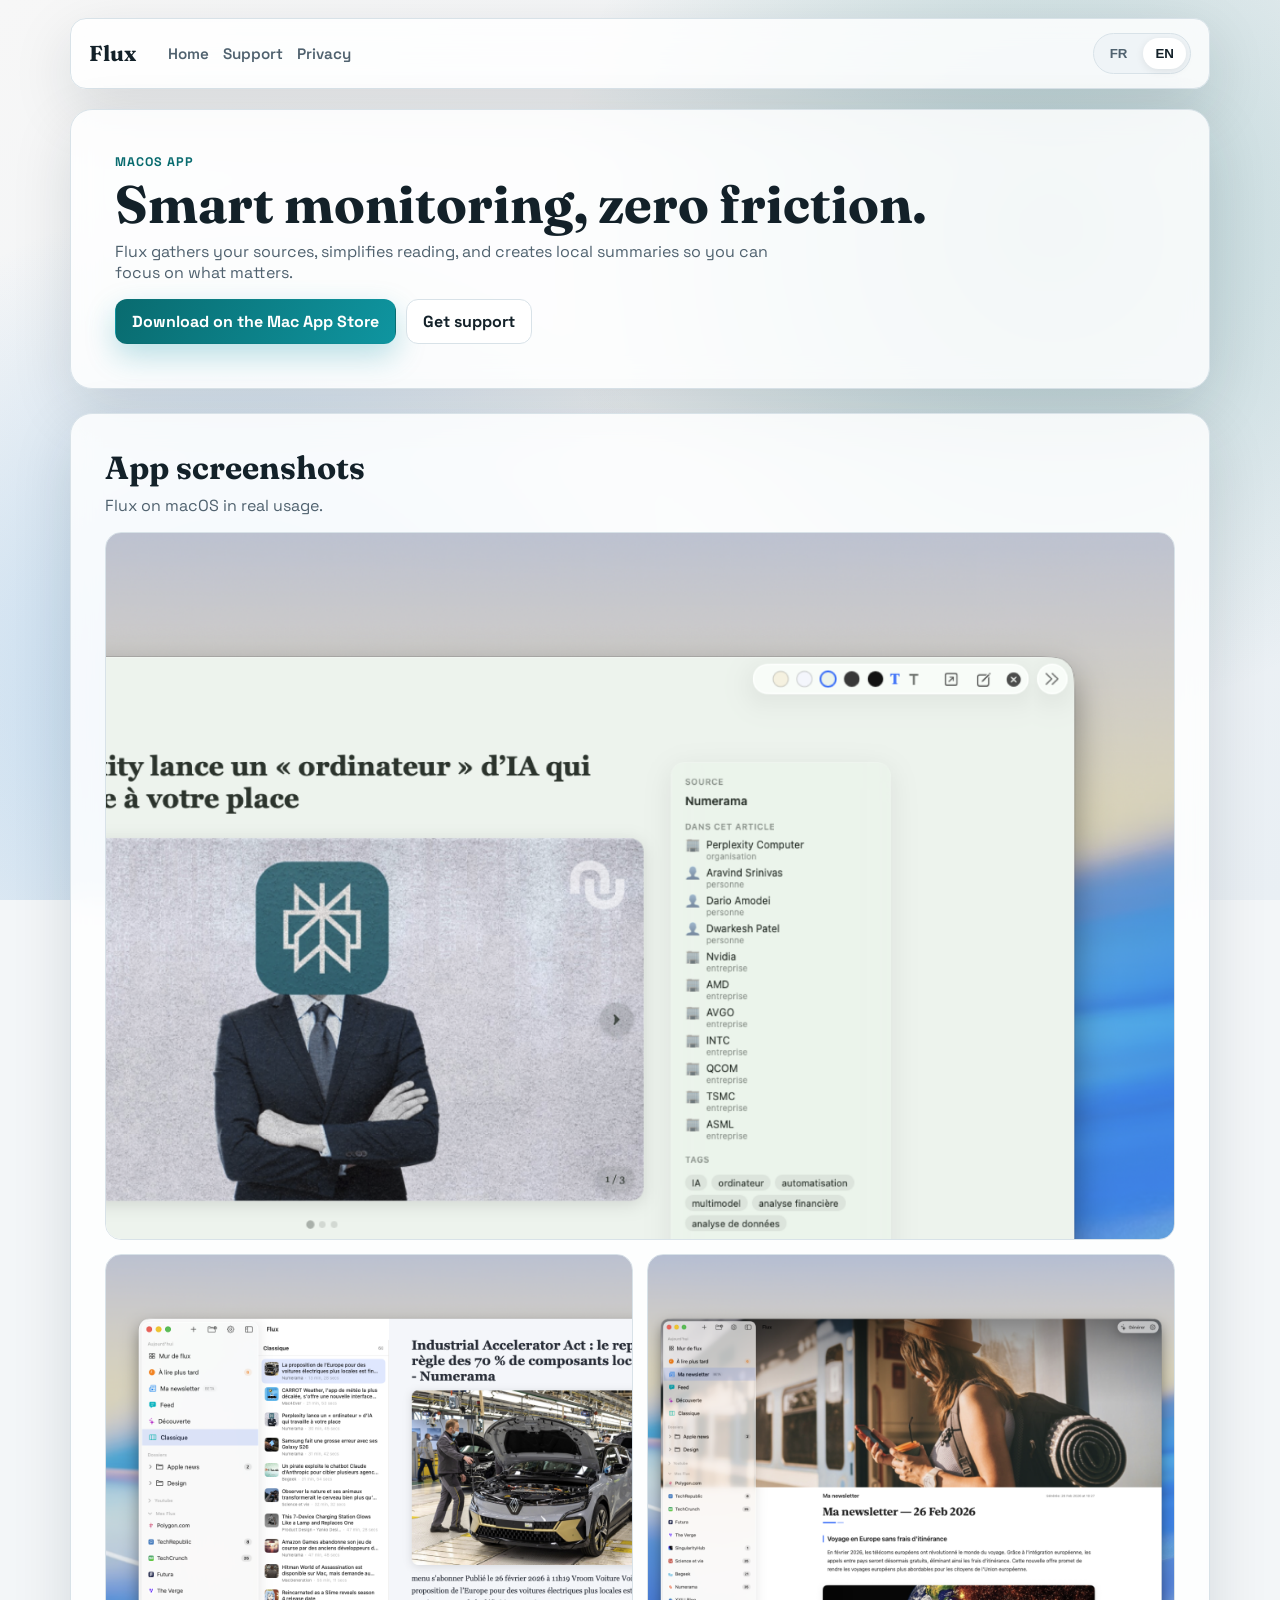
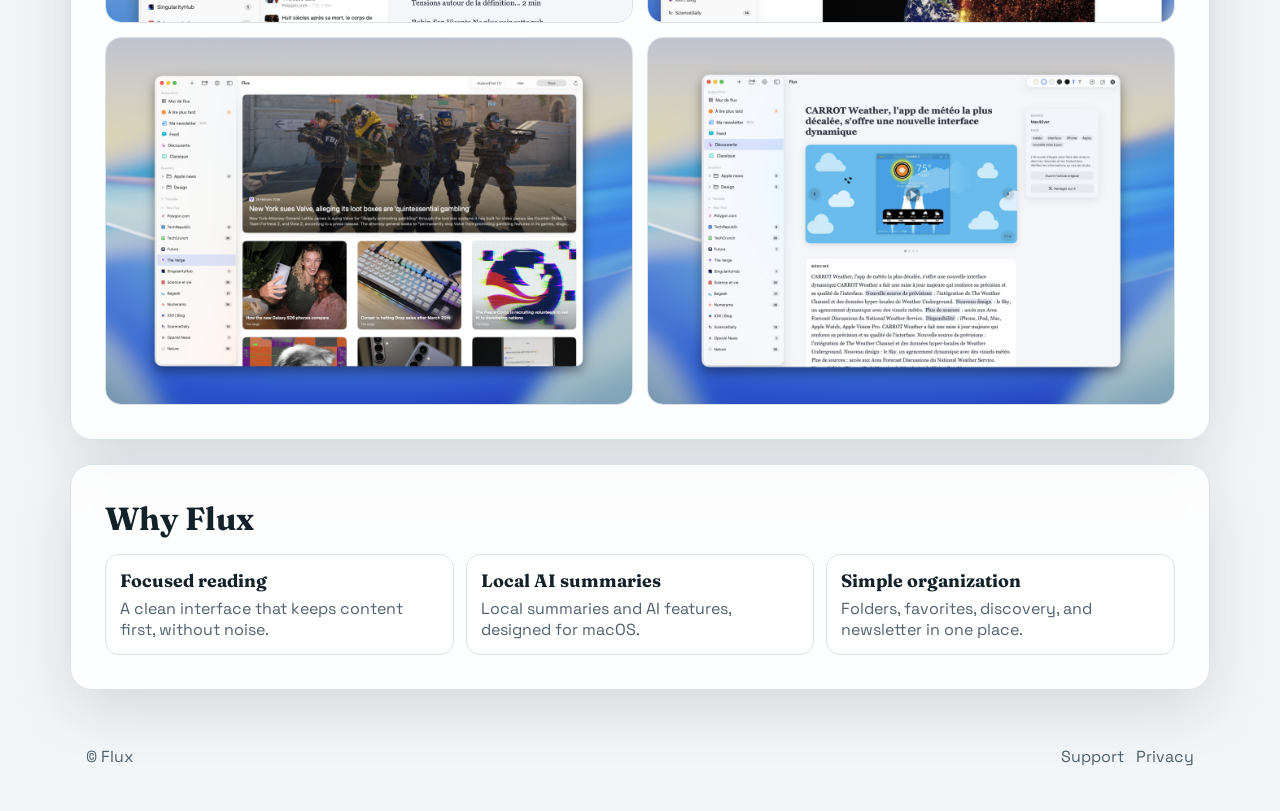
==== web/index.html @ aa6857ce "Ajoute le dossier web (landing, support et privacy)" ====
<!doctype html>
<html lang="fr" data-page="home">
<head>
  <meta charset="utf-8" />
  <meta name="viewport" content="width=device-width, initial-scale=1" />
  <title>Flux - Lecteur macOS intelligent</title>
  <meta name="description" content="Flux est un lecteur macOS moderne pour suivre, lire et synthétiser votre actualité." />
  <link rel="stylesheet" href="styles.css" />
</head>
<body>
  <div class="ambient-bg"></div>

  <header class="topbar">
    <a class="brand" href="index.html">Flux</a>
    <nav class="topnav">
      <a href="index.html" data-i18n="nav_home">Accueil</a>
      <a href="support.html" data-i18n="nav_support">Support</a>
      <a href="privacy-policy.html" data-i18n="nav_privacy">Confidentialité</a>
    </nav>
    <div class="lang-switch" role="group" aria-label="Language switch">
      <button class="lang-btn active" data-lang="fr">FR</button>
      <button class="lang-btn" data-lang="en">EN</button>
    </div>
  </header>

  <main>
    <section class="hero container reveal">
      <p class="eyebrow" data-i18n="hero_eyebrow">Application macOS</p>
      <h1 data-i18n="hero_title">Votre veille intelligente, sans friction.</h1>
      <p class="lead" data-i18n="hero_subtitle">
        Flux rassemble vos sources, simplifie la lecture et génère des résumés locaux pour aller à l’essentiel.
      </p>
      <div class="cta-row">
        <a class="btn btn-primary" href="#" data-i18n="hero_cta_download">Télécharger sur le Mac App Store</a>
        <a class="btn btn-ghost" href="support.html" data-i18n="hero_cta_support">Obtenir de l’aide</a>
      </div>
    </section>

    <section class="screens container reveal">
      <div class="section-head">
        <h2 data-i18n="shots_title">Captures de l’application</h2>
        <p data-i18n="shots_subtitle">L’interface Flux sur macOS, en situation réelle.</p>
      </div>

      <div class="shots-grid">
        <figure class="shot-card">
          <img src="assets/screenshots/shot-1.png" alt="Flux capture 1" loading="lazy" onerror="this.onerror=null;this.src='assets/screenshots/placeholder.svg';" />
          <figcaption data-i18n="shot_1_caption">Lecture immersive avec panneau d’informations intelligent.</figcaption>
        </figure>
        <figure class="shot-card">
          <img src="assets/screenshots/shot-2.png" alt="Flux capture 2" loading="lazy" onerror="this.onerror=null;this.src='assets/screenshots/placeholder.svg';" />
          <figcaption data-i18n="shot_2_caption">Vue classique pour parcourir rapidement vos articles.</figcaption>
        </figure>
        <figure class="shot-card">
          <img src="assets/screenshots/shot-3.png" alt="Flux capture 3" loading="lazy" onerror="this.onerror=null;this.src='assets/screenshots/placeholder.svg';" />
          <figcaption data-i18n="shot_3_caption">Newsletter générée automatiquement à partir de vos sources.</figcaption>
        </figure>
        <figure class="shot-card">
          <img src="assets/screenshots/shot-4.png" alt="Flux capture 4" loading="lazy" onerror="this.onerror=null;this.src='assets/screenshots/placeholder.svg';" />
          <figcaption data-i18n="shot_4_caption">Découverte visuelle des contenus avec mise en avant des sujets.</figcaption>
        </figure>
        <figure class="shot-card">
          <img src="assets/screenshots/shot-5.png" alt="Flux capture 5" loading="lazy" onerror="this.onerror=null;this.src='assets/screenshots/placeholder.svg';" />
          <figcaption data-i18n="shot_5_caption">Résumé clair, source, tags et partage en un coup d’œil.</figcaption>
        </figure>
      </div>
    </section>

    <section class="features container reveal">
      <div class="section-head">
        <h2 data-i18n="feat_title">Pourquoi Flux</h2>
      </div>
      <div class="feature-grid">
        <article class="feature-card">
          <h3 data-i18n="feat_1_title">Lecture concentrée</h3>
          <p data-i18n="feat_1_text">Une interface claire qui met le contenu en avant, sans bruit.</p>
        </article>
        <article class="feature-card">
          <h3 data-i18n="feat_2_title">Synthèse locale</h3>
          <p data-i18n="feat_2_text">Résumés et fonctions IA locales, pensées pour macOS.</p>
        </article>
        <article class="feature-card">
          <h3 data-i18n="feat_3_title">Organisation simple</h3>
          <p data-i18n="feat_3_text">Dossiers, favoris, découverte et newsletter au même endroit.</p>
        </article>
      </div>
    </section>
  </main>

  <footer class="site-footer container">
    <span data-i18n="footer_copy">© Flux</span>
    <div class="footer-links">
      <a href="support.html" data-i18n="nav_support">Support</a>
      <a href="privacy-policy.html" data-i18n="nav_privacy">Confidentialité</a>
    </div>
  </footer>

  <script src="script.js"></script>
</body>
</html>
---- web/styles.css ----
@import url("https://fonts.googleapis.com/css2?family=Fraunces:opsz,wght@9..144,600;9..144,700&family=Space+Grotesk:wght@400;500;700&display=swap");

:root {
  --bg: #f3f6f8;
  --text: #132129;
  --muted: #50626f;
  --line: #d8e2e8;
  --card: rgba(255, 255, 255, 0.82);
  --brand: #096b6f;
  --brand-soft: #0f95a0;
  --shadow: 0 20px 60px rgba(12, 30, 41, 0.13);
}

* {
  box-sizing: border-box;
}

html,
body {
  margin: 0;
  padding: 0;
}

body {
  font-family: "Space Grotesk", -apple-system, BlinkMacSystemFont, "Segoe UI", sans-serif;
  color: var(--text);
  background: var(--bg);
  min-height: 100vh;
}

.ambient-bg {
  position: fixed;
  inset: 0;
  background:
    radial-gradient(circle at 18% 78%, rgba(20, 123, 212, 0.25), transparent 40%),
    radial-gradient(circle at 82% 25%, rgba(9, 107, 111, 0.24), transparent 40%),
    linear-gradient(145deg, #f7f7f7 0%, #e9eff4 100%);
  z-index: -1;
}

.container {
  width: min(1140px, 92vw);
  margin-inline: auto;
}

.topbar {
  width: min(1140px, 92vw);
  margin: 18px auto 8px;
  padding: 14px 18px;
  display: flex;
  align-items: center;
  gap: 14px;
  background: var(--card);
  border: 1px solid var(--line);
  border-radius: 16px;
  backdrop-filter: blur(14px);
  box-shadow: var(--shadow);
}

.brand {
  text-decoration: none;
  color: var(--text);
  font-family: "Fraunces", Georgia, serif;
  font-size: 1.35rem;
  font-weight: 700;
}

.topnav {
  margin-left: 18px;
  display: flex;
  gap: 14px;
}

.topnav a {
  text-decoration: none;
  color: var(--muted);
  font-weight: 600;
  font-size: 0.95rem;
}

.topnav a:hover {
  color: var(--text);
}

.lang-switch {
  margin-left: auto;
  display: inline-flex;
  background: #eff4f7;
  border: 1px solid var(--line);
  border-radius: 999px;
  padding: 4px;
  gap: 4px;
}

.lang-btn {
  border: 0;
  background: transparent;
  color: var(--muted);
  font-weight: 700;
  padding: 8px 12px;
  border-radius: 999px;
  cursor: pointer;
}

.lang-btn.active {
  background: #fff;
  color: var(--text);
  box-shadow: 0 2px 8px rgba(0, 0, 0, 0.08);
}

main {
  padding-bottom: 24px;
}

.hero,
.support-hero {
  margin-top: 20px;
  background: var(--card);
  border: 1px solid var(--line);
  border-radius: 22px;
  padding: clamp(22px, 4vw, 44px);
  backdrop-filter: blur(14px);
  box-shadow: var(--shadow);
}

.eyebrow {
  margin: 0 0 6px;
  color: var(--brand);
  font-weight: 700;
  text-transform: uppercase;
  letter-spacing: 0.08em;
  font-size: 0.78rem;
}

h1,
h2,
h3 {
  font-family: "Fraunces", Georgia, serif;
  margin: 0;
}

h1 {
  font-size: clamp(2rem, 5vw, 3.3rem);
  line-height: 1.05;
  margin-bottom: 10px;
}

h2 {
  font-size: clamp(1.4rem, 2.6vw, 2rem);
}

.lead {
  color: var(--muted);
  margin: 0 0 16px;
  max-width: 70ch;
}

.cta-row {
  display: flex;
  flex-wrap: wrap;
  gap: 10px;
}

.btn {
  text-decoration: none;
  display: inline-flex;
  align-items: center;
  justify-content: center;
  padding: 11px 16px;
  border-radius: 12px;
  border: 1px solid transparent;
  font-weight: 700;
  transition: transform 0.18s ease, box-shadow 0.18s ease;
}

.btn:hover {
  transform: translateY(-1px);
}

.btn-primary {
  background: linear-gradient(120deg, var(--brand) 0%, var(--brand-soft) 100%);
  color: #fff;
  box-shadow: 0 12px 30px rgba(15, 149, 160, 0.28);
}

.btn-ghost {
  border-color: var(--line);
  background: #fff;
  color: var(--text);
}

.screens,
.features,
.faq {
  margin-top: 24px;
  background: var(--card);
  border: 1px solid var(--line);
  border-radius: 22px;
  padding: clamp(18px, 3.5vw, 34px);
  backdrop-filter: blur(14px);
  box-shadow: var(--shadow);
}

.section-head {
  margin-bottom: 16px;
}

.section-head p {
  margin: 8px 0 0;
  color: var(--muted);
}

.shots-grid {
  display: grid;
  grid-template-columns: repeat(12, 1fr);
  gap: 14px;
}

.shot-card {
  margin: 0;
  grid-column: span 6;
  background: #fff;
  border: 1px solid var(--line);
  border-radius: 16px;
  overflow: hidden;
}

.shot-card:nth-child(1) {
  grid-column: span 12;
}

.shot-card img {
  width: 100%;
  height: 100%;
  display: block;
  aspect-ratio: 16 / 10;
  object-fit: cover;
}

.shot-card figcaption {
  padding: 10px 12px;
  color: var(--muted);
  font-size: 0.92rem;
}

.feature-grid {
  display: grid;
  grid-template-columns: repeat(3, minmax(0, 1fr));
  gap: 12px;
  margin-top: 14px;
}

.feature-card {
  background: #fff;
  border: 1px solid var(--line);
  border-radius: 14px;
  padding: 14px;
}

.feature-card h3 {
  font-size: 1.12rem;
  margin-bottom: 6px;
}

.feature-card p {
  margin: 0;
  color: var(--muted);
}

.support-layout {
  padding-top: 12px;
}

.support-grid {
  margin-top: 18px;
  display: grid;
  grid-template-columns: 1.2fr 1fr;
  gap: 12px;
}

.panel {
  background: var(--card);
  border: 1px solid var(--line);
  border-radius: 18px;
  padding: 18px;
  box-shadow: var(--shadow);
}

.panel h2 {
  margin-bottom: 10px;
}

.panel ol,
.panel p {
  margin: 0;
  color: var(--muted);
}

.panel ol {
  padding-left: 20px;
}

.panel li + li {
  margin-top: 6px;
}

.faq h2 {
  margin-bottom: 10px;
}

details {
  background: #fff;
  border: 1px solid var(--line);
  border-radius: 12px;
  padding: 12px 14px;
}

details + details {
  margin-top: 8px;
}

summary {
  cursor: pointer;
  font-weight: 700;
}

details p {
  color: var(--muted);
  margin: 8px 0 2px;
}

.site-footer {
  margin: 18px auto 30px;
  padding: 14px 16px;
  display: flex;
  justify-content: space-between;
  align-items: center;
  color: var(--muted);
}

.footer-links {
  display: flex;
  gap: 12px;
}

.footer-links a {
  color: var(--muted);
  text-decoration: none;
}

.footer-links a:hover {
  color: var(--text);
}

.reveal {
  animation: rise 0.6s ease both;
}

@keyframes rise {
  from {
    opacity: 0;
    transform: translateY(10px);
  }
  to {
    opacity: 1;
    transform: translateY(0);
  }
}

@media (max-width: 980px) {
  .shots-grid {
    grid-template-columns: repeat(2, minmax(0, 1fr));
  }

  .shot-card,
  .shot-card:nth-child(1) {
    grid-column: span 1;
  }

  .feature-grid,
  .support-grid {
    grid-template-columns: 1fr;
  }
}

@media (max-width: 720px) {
  .topbar {
    flex-wrap: wrap;
  }

  .topnav {
    margin-left: 0;
    width: 100%;
    order: 3;
    padding-top: 8px;
  }

  .lang-switch {
    margin-left: auto;
  }
}
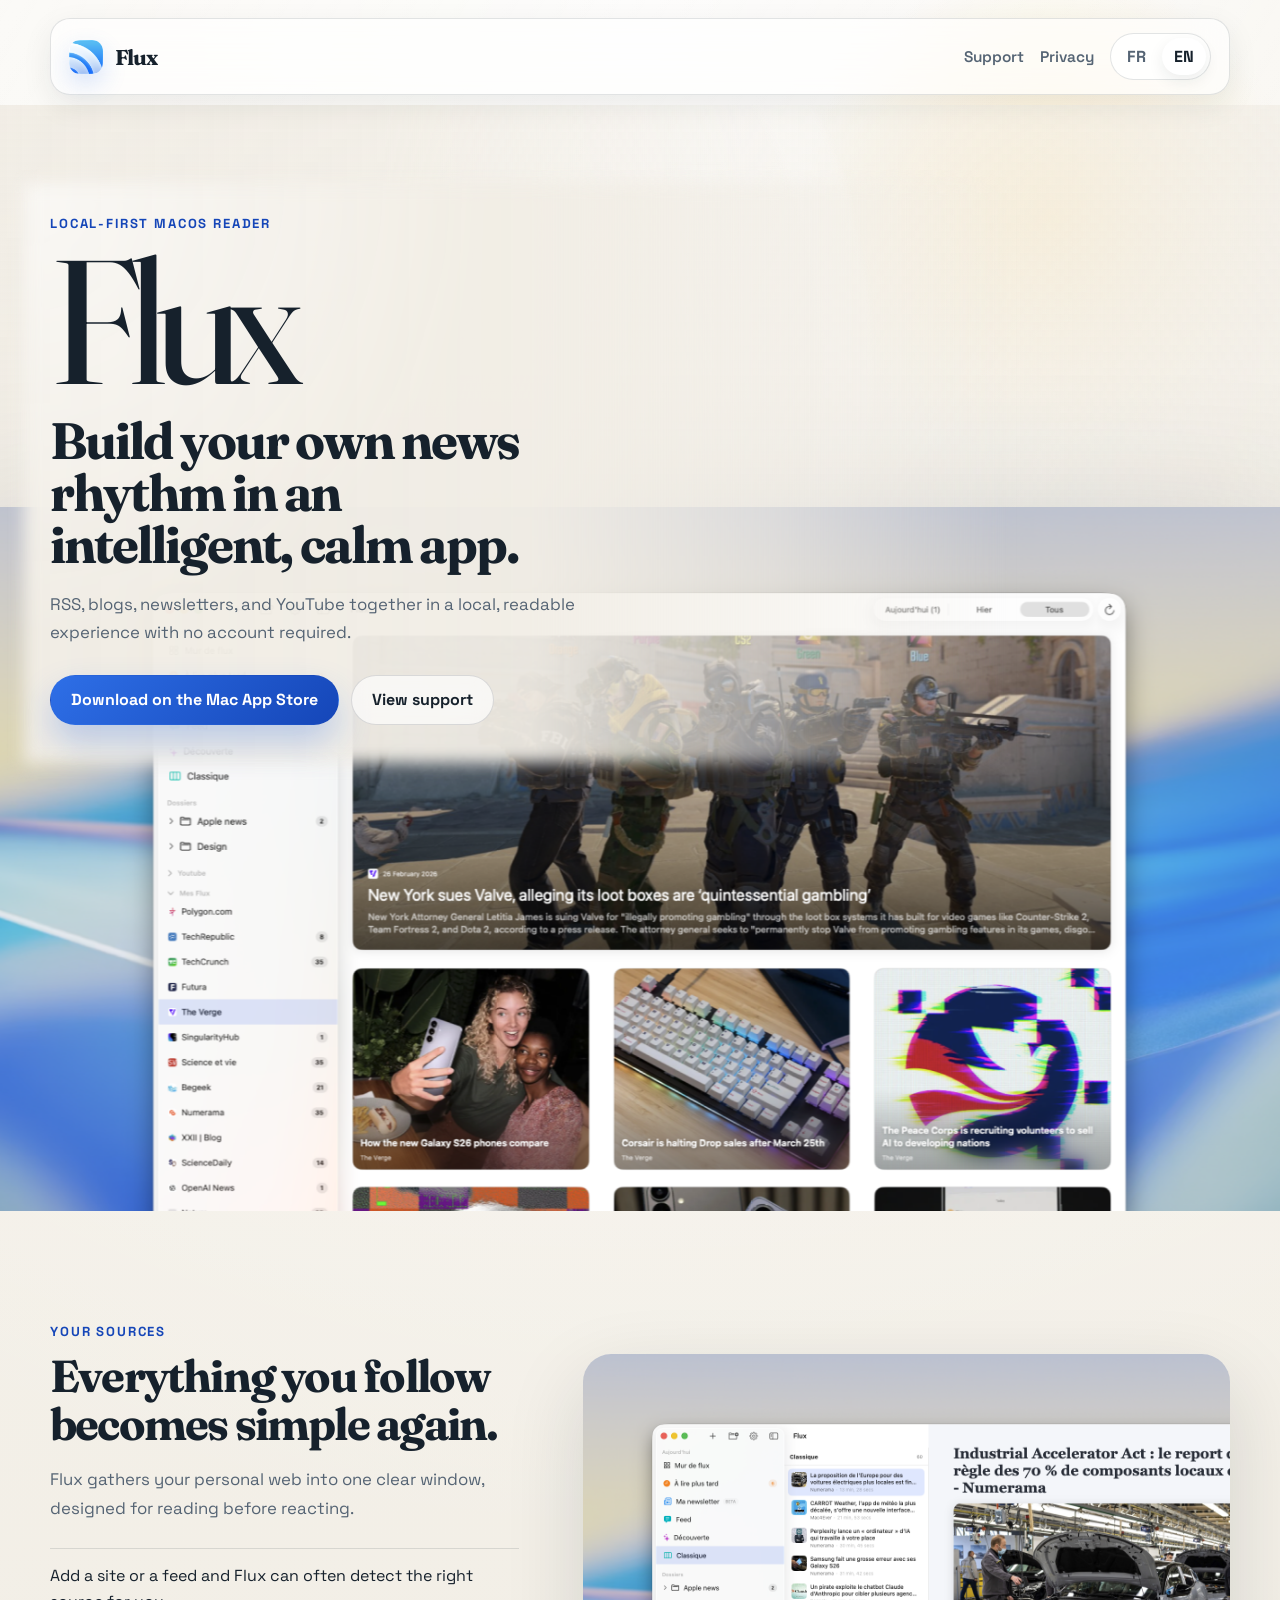
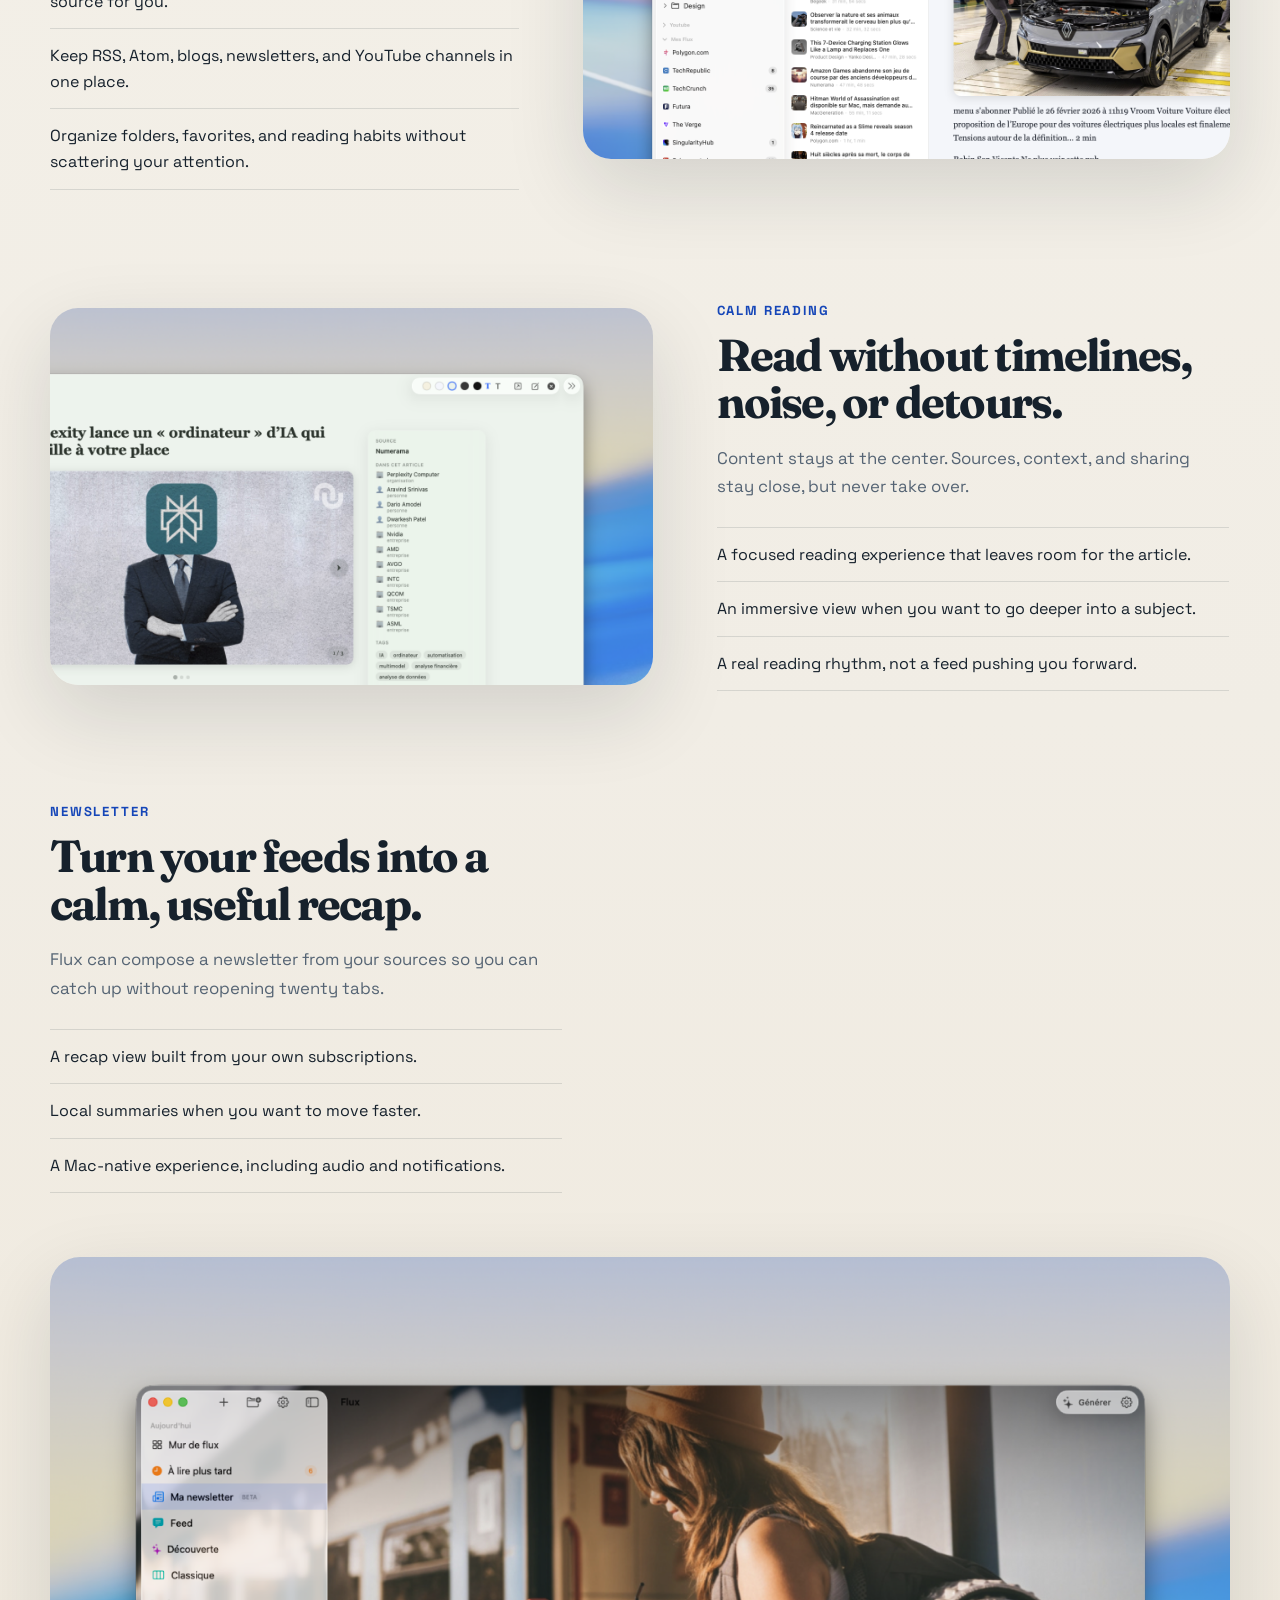
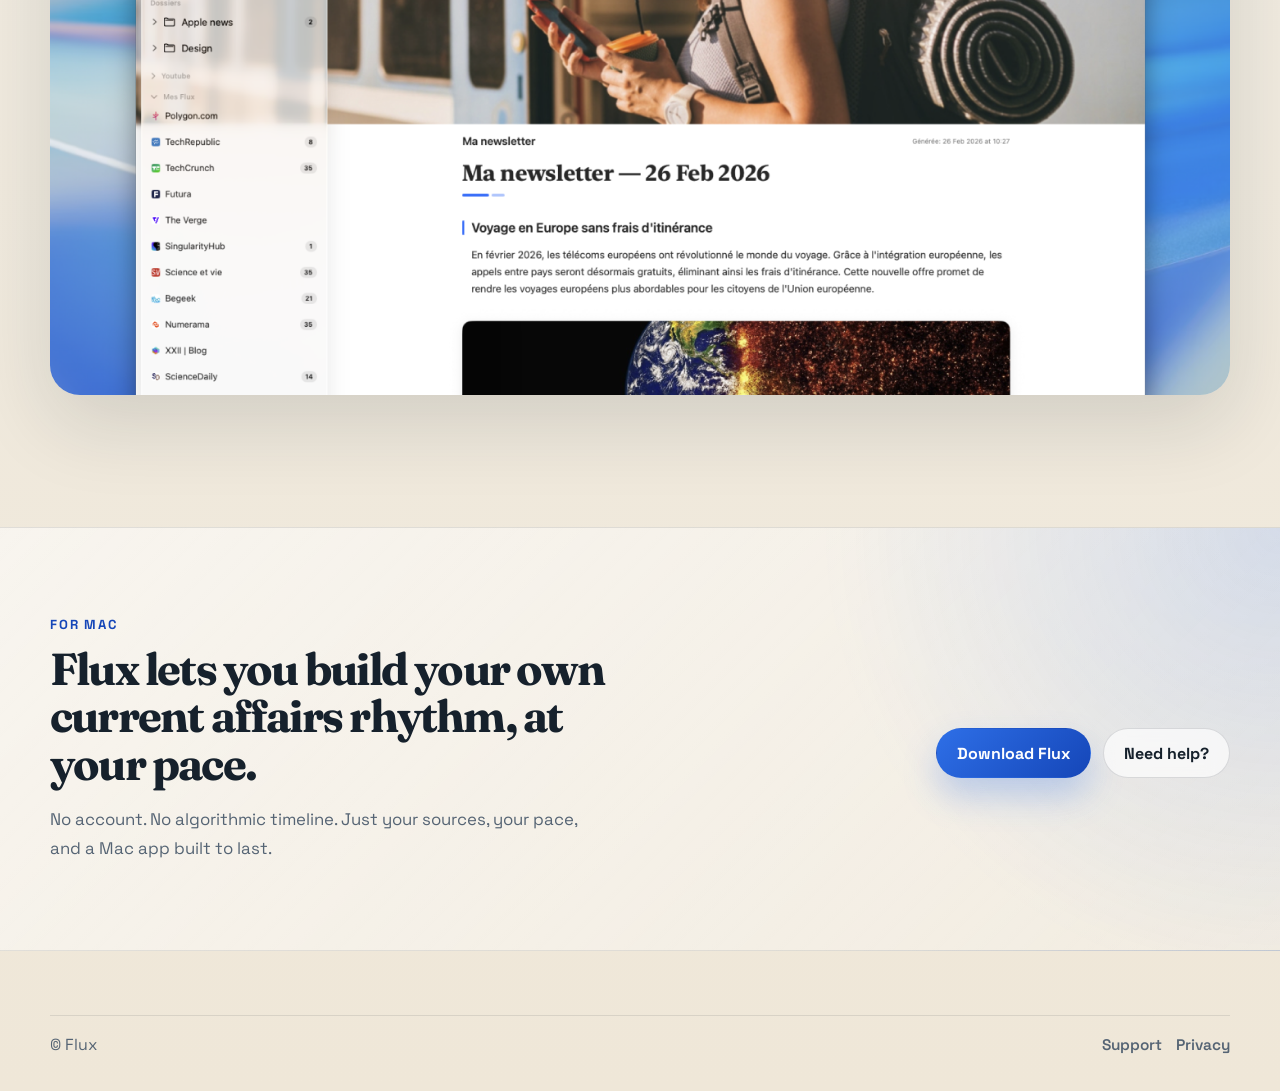
==== commit 5c8fb335: "Mise à jour du site web et landing page - Refonte des styles et du script - Ajout favicon et icône -" ====
--- a/web/index.html
+++ b/web/index.html
@@ -3,86 +3,166 @@
 <head>
   <meta charset="utf-8" />
   <meta name="viewport" content="width=device-width, initial-scale=1" />
-  <title>Flux - Lecteur macOS intelligent</title>
-  <meta name="description" content="Flux est un lecteur macOS moderne pour suivre, lire et synthétiser votre actualité." />
+  <title>Flux | L’app Mac calme pour construire son actualité</title>
+  <meta
+    name="description"
+    content="Flux réunit RSS, blogs, newsletters et YouTube dans une expérience macOS locale, intelligente et calme."
+  />
+  <meta property="og:type" content="website" />
+  <meta property="og:title" content="Flux" />
+  <meta
+    property="og:description"
+    content="Construire son actualité dans une app intelligente et calme."
+  />
+  <link rel="icon" type="image/png" href="assets/flux-icon.png" />
   <link rel="stylesheet" href="styles.css" />
 </head>
 <body>
-  <div class="ambient-bg"></div>
+  <div class="site-ambience" aria-hidden="true"></div>
 
   <header class="topbar">
-    <a class="brand" href="index.html">Flux</a>
-    <nav class="topnav">
-      <a href="index.html" data-i18n="nav_home">Accueil</a>
+    <a class="brand" href="index.html" aria-label="Flux">
+      <img class="brand-mark" src="assets/flux-icon.png" alt="" />
+      <span class="brand-word">Flux</span>
+    </a>
+    <nav class="topnav" aria-label="Navigation principale">
       <a href="support.html" data-i18n="nav_support">Support</a>
       <a href="privacy-policy.html" data-i18n="nav_privacy">Confidentialité</a>
     </nav>
     <div class="lang-switch" role="group" aria-label="Language switch">
-      <button class="lang-btn active" data-lang="fr">FR</button>
-      <button class="lang-btn" data-lang="en">EN</button>
+      <button class="lang-btn active" data-lang="fr" type="button">FR</button>
+      <button class="lang-btn" data-lang="en" type="button">EN</button>
     </div>
   </header>
 
   <main>
-    <section class="hero container reveal">
-      <p class="eyebrow" data-i18n="hero_eyebrow">Application macOS</p>
-      <h1 data-i18n="hero_title">Votre veille intelligente, sans friction.</h1>
-      <p class="lead" data-i18n="hero_subtitle">
-        Flux rassemble vos sources, simplifie la lecture et génère des résumés locaux pour aller à l’essentiel.
-      </p>
-      <div class="cta-row">
-        <a class="btn btn-primary" href="#" data-i18n="hero_cta_download">Télécharger sur le Mac App Store</a>
-        <a class="btn btn-ghost" href="support.html" data-i18n="hero_cta_support">Obtenir de l’aide</a>
+    <section class="hero" data-reveal>
+      <div class="container hero-inner">
+        <div class="hero-copy">
+          <p class="hero-kicker" data-i18n="hero_kicker">Lecteur macOS local-first</p>
+          <div class="hero-brand" aria-label="Flux">Flux</div>
+          <h1 data-i18n="hero_title">Construire son actualité dans une app intelligente et calme.</h1>
+          <p class="hero-summary" data-i18n="hero_subtitle">
+            RSS, blogs, newsletters et YouTube réunis dans une expérience locale, lisible et sans compte.
+          </p>
+          <div class="cta-row">
+            <a
+              class="btn btn-primary"
+              href="https://apps.apple.com/app/id6752223666?mt=12"
+              target="_blank"
+              rel="noreferrer"
+              data-i18n="hero_cta_download"
+            >Télécharger sur le Mac App Store</a>
+            <a class="btn btn-secondary" href="support.html" data-i18n="hero_cta_support">Voir le support</a>
+          </div>
+        </div>
+      </div>
+
+      <div class="hero-visual" aria-hidden="true">
+        <img
+          src="assets/screenshots/shot-4.png"
+          alt="Capture de Flux montrant le mur de flux sur macOS."
+          data-i18n-alt="hero_visual_alt"
+          fetchpriority="high"
+        />
       </div>
     </section>
 
-    <section class="screens container reveal">
-      <div class="section-head">
-        <h2 data-i18n="shots_title">Captures de l’application</h2>
-        <p data-i18n="shots_subtitle">L’interface Flux sur macOS, en situation réelle.</p>
+    <section class="story container" data-reveal>
+      <div class="story-copy">
+        <p class="section-label" data-i18n="sources_label">Vos sources</p>
+        <h2 data-i18n="sources_title">Tout ce que vous suivez retrouve une forme simple.</h2>
+        <p class="section-summary" data-i18n="sources_text">
+          Flux rassemble votre web personnel dans une seule fenêtre claire, pensée pour lire avant de réagir.
+        </p>
+        <ul class="editorial-list">
+          <li data-i18n="sources_point_1">Ajoutez un site ou un flux, Flux détecte souvent la bonne source pour vous.</li>
+          <li data-i18n="sources_point_2">Retrouvez RSS, Atom, blogs, newsletters et chaînes YouTube au même endroit.</li>
+          <li data-i18n="sources_point_3">Organisez vos dossiers, vos favoris et vos habitudes de lecture sans vous disperser.</li>
+        </ul>
       </div>
 
-      <div class="shots-grid">
-        <figure class="shot-card">
-          <img src="assets/screenshots/shot-1.png" alt="Flux capture 1" loading="lazy" onerror="this.onerror=null;this.src='assets/screenshots/placeholder.svg';" />
-          <figcaption data-i18n="shot_1_caption">Lecture immersive avec panneau d’informations intelligent.</figcaption>
-        </figure>
-        <figure class="shot-card">
-          <img src="assets/screenshots/shot-2.png" alt="Flux capture 2" loading="lazy" onerror="this.onerror=null;this.src='assets/screenshots/placeholder.svg';" />
-          <figcaption data-i18n="shot_2_caption">Vue classique pour parcourir rapidement vos articles.</figcaption>
-        </figure>
-        <figure class="shot-card">
-          <img src="assets/screenshots/shot-3.png" alt="Flux capture 3" loading="lazy" onerror="this.onerror=null;this.src='assets/screenshots/placeholder.svg';" />
-          <figcaption data-i18n="shot_3_caption">Newsletter générée automatiquement à partir de vos sources.</figcaption>
-        </figure>
-        <figure class="shot-card">
-          <img src="assets/screenshots/shot-4.png" alt="Flux capture 4" loading="lazy" onerror="this.onerror=null;this.src='assets/screenshots/placeholder.svg';" />
-          <figcaption data-i18n="shot_4_caption">Découverte visuelle des contenus avec mise en avant des sujets.</figcaption>
-        </figure>
-        <figure class="shot-card">
-          <img src="assets/screenshots/shot-5.png" alt="Flux capture 5" loading="lazy" onerror="this.onerror=null;this.src='assets/screenshots/placeholder.svg';" />
-          <figcaption data-i18n="shot_5_caption">Résumé clair, source, tags et partage en un coup d’œil.</figcaption>
-        </figure>
-      </div>
+      <figure class="story-visual">
+        <img
+          src="assets/screenshots/shot-2.png"
+          alt="Capture de Flux en vue classique sur macOS."
+          data-i18n-alt="sources_visual_alt"
+          loading="lazy"
+          onerror="this.onerror=null;this.src='assets/screenshots/placeholder.svg';"
+        />
+      </figure>
     </section>
 
-    <section class="features container reveal">
-      <div class="section-head">
-        <h2 data-i18n="feat_title">Pourquoi Flux</h2>
+    <section class="story story-reverse container" data-reveal>
+      <div class="story-copy">
+        <p class="section-label" data-i18n="reading_label">Lecture calme</p>
+        <h2 data-i18n="reading_title">Lire sans timeline, sans agitation, sans détour.</h2>
+        <p class="section-summary" data-i18n="reading_text">
+          Le contenu reste central. Les sources, le contexte et le partage restent proches, mais ne prennent jamais le dessus.
+        </p>
+        <ul class="editorial-list">
+          <li data-i18n="reading_point_1">Une lecture concentrée qui laisse la place à l’article.</li>
+          <li data-i18n="reading_point_2">Une vue immersive quand vous voulez aller au fond d’un sujet.</li>
+          <li data-i18n="reading_point_3">Un vrai rythme de lecture, pas un flux qui vous pousse.</li>
+        </ul>
       </div>
-      <div class="feature-grid">
-        <article class="feature-card">
-          <h3 data-i18n="feat_1_title">Lecture concentrée</h3>
-          <p data-i18n="feat_1_text">Une interface claire qui met le contenu en avant, sans bruit.</p>
-        </article>
-        <article class="feature-card">
-          <h3 data-i18n="feat_2_title">Synthèse locale</h3>
-          <p data-i18n="feat_2_text">Résumés et fonctions IA locales, pensées pour macOS.</p>
-        </article>
-        <article class="feature-card">
-          <h3 data-i18n="feat_3_title">Organisation simple</h3>
-          <p data-i18n="feat_3_text">Dossiers, favoris, découverte et newsletter au même endroit.</p>
-        </article>
+
+      <figure class="story-visual">
+        <img
+          src="assets/screenshots/shot-1.png"
+          alt="Capture de Flux en lecture immersive sur macOS."
+          data-i18n-alt="reading_visual_alt"
+          loading="lazy"
+          onerror="this.onerror=null;this.src='assets/screenshots/placeholder.svg';"
+        />
+      </figure>
+    </section>
+
+    <section class="story story-full container" data-reveal>
+      <div class="story-copy">
+        <p class="section-label" data-i18n="newsletter_label">Newsletter</p>
+        <h2 data-i18n="newsletter_title">Transformer ses flux en une synthèse calme et utile.</h2>
+        <p class="section-summary" data-i18n="newsletter_text">
+          Flux peut composer une newsletter à partir de vos sources pour reprendre le fil sans rouvrir vingt onglets.
+        </p>
+        <ul class="editorial-list">
+          <li data-i18n="newsletter_point_1">Une vue récapitulative faite depuis vos propres abonnements.</li>
+          <li data-i18n="newsletter_point_2">Des résumés locaux pour aller plus vite quand vous le souhaitez.</li>
+          <li data-i18n="newsletter_point_3">Une expérience pensée pour Mac, jusque dans l’audio et les notifications.</li>
+        </ul>
+      </div>
+
+      <figure class="story-visual story-visual-wide">
+        <img
+          src="assets/screenshots/shot-3.png"
+          alt="Capture de Flux montrant la vue newsletter sur macOS."
+          data-i18n-alt="newsletter_visual_alt"
+          loading="lazy"
+          onerror="this.onerror=null;this.src='assets/screenshots/placeholder.svg';"
+        />
+      </figure>
+    </section>
+
+    <section class="closing-band" data-reveal>
+      <div class="container closing-inner">
+        <div class="closing-copy">
+          <p class="section-label" data-i18n="closing_label">Pour Mac</p>
+          <h2 data-i18n="closing_title">Flux vous laisse construire votre propre actualité, à votre rythme.</h2>
+          <p class="section-summary" data-i18n="closing_text">
+            Sans compte. Sans timeline algorithmique. Juste vos sources, votre rythme et une app Mac pensée pour durer.
+          </p>
+        </div>
+
+        <div class="cta-row">
+          <a
+            class="btn btn-primary"
+            href="https://apps.apple.com/app/id6752223666?mt=12"
+            target="_blank"
+            rel="noreferrer"
+            data-i18n="closing_cta_download"
+          >Télécharger Flux</a>
+          <a class="btn btn-secondary" href="support.html" data-i18n="closing_cta_support">Besoin d’aide ?</a>
+        </div>
       </div>
     </section>
   </main>
--- a/web/styles.css
+++ b/web/styles.css
@@ -1,14 +1,19 @@
 @import url("https://fonts.googleapis.com/css2?family=Fraunces:opsz,wght@9..144,600;9..144,700&family=Space+Grotesk:wght@400;500;700&display=swap");
 
 :root {
-  --bg: #f3f6f8;
-  --text: #132129;
-  --muted: #50626f;
-  --line: #d8e2e8;
-  --card: rgba(255, 255, 255, 0.82);
-  --brand: #096b6f;
-  --brand-soft: #0f95a0;
-  --shadow: 0 20px 60px rgba(12, 30, 41, 0.13);
+  --page: #f1ede5;
+  --page-deep: #e7dfd0;
+  --surface: rgba(255, 255, 255, 0.62);
+  --surface-strong: rgba(255, 255, 255, 0.78);
+  --text: #16212c;
+  --muted: #556474;
+  --line: rgba(22, 33, 44, 0.12);
+  --brand: #2e6fe7;
+  --brand-soft: #dce7ff;
+  --brand-deep: #1546b8;
+  --shadow: 0 28px 80px rgba(22, 33, 44, 0.14);
+  --soft-shadow: 0 18px 48px rgba(22, 33, 44, 0.1);
+  --radius: 26px;
 }
 
 * {
@@ -21,279 +26,437 @@
   padding: 0;
 }
 
+html {
+  scroll-behavior: smooth;
+}
+
 body {
+  min-height: 100vh;
+  overflow-x: hidden;
+  background:
+    radial-gradient(circle at top, rgba(255, 255, 255, 0.76), transparent 36%),
+    linear-gradient(180deg, #f6f3eb 0%, var(--page) 54%, #efe7d8 100%);
+  color: var(--text);
   font-family: "Space Grotesk", -apple-system, BlinkMacSystemFont, "Segoe UI", sans-serif;
-  color: var(--text);
-  background: var(--bg);
-  min-height: 100vh;
-}
-
-.ambient-bg {
+}
+
+img {
+  display: block;
+  max-width: 100%;
+}
+
+a {
+  color: inherit;
+}
+
+.site-ambience {
   position: fixed;
   inset: 0;
+  z-index: -1;
+  pointer-events: none;
   background:
-    radial-gradient(circle at 18% 78%, rgba(20, 123, 212, 0.25), transparent 40%),
-    radial-gradient(circle at 82% 25%, rgba(9, 107, 111, 0.24), transparent 40%),
-    linear-gradient(145deg, #f7f7f7 0%, #e9eff4 100%);
-  z-index: -1;
+    radial-gradient(circle at 10% 72%, rgba(62, 120, 232, 0.28), transparent 26%),
+    radial-gradient(circle at 82% 24%, rgba(255, 219, 138, 0.38), transparent 20%),
+    radial-gradient(circle at 62% 82%, rgba(45, 111, 231, 0.2), transparent 22%),
+    linear-gradient(120deg, rgba(255, 255, 255, 0.28), rgba(255, 255, 255, 0));
+  animation: ambiencePulse 18s ease-in-out infinite alternate;
+}
+
+.site-ambience::after {
+  content: "";
+  position: absolute;
+  inset: 0;
+  opacity: 0.22;
+  background-image:
+    linear-gradient(rgba(255, 255, 255, 0.42) 1px, transparent 1px),
+    linear-gradient(90deg, rgba(255, 255, 255, 0.34) 1px, transparent 1px);
+  background-size: 64px 64px;
+  mask-image: linear-gradient(180deg, transparent 8%, rgba(0, 0, 0, 0.75) 38%, transparent 100%);
 }
 
 .container {
-  width: min(1140px, 92vw);
+  width: min(1180px, calc(100vw - 32px));
   margin-inline: auto;
 }
 
 .topbar {
-  width: min(1140px, 92vw);
-  margin: 18px auto 8px;
+  position: sticky;
+  top: 18px;
+  z-index: 40;
+  width: min(1180px, calc(100vw - 32px));
+  margin: 18px auto 0;
   padding: 14px 18px;
   display: flex;
   align-items: center;
-  gap: 14px;
-  background: var(--card);
+  gap: 16px;
+  background: var(--surface);
   border: 1px solid var(--line);
-  border-radius: 16px;
-  backdrop-filter: blur(14px);
-  box-shadow: var(--shadow);
+  border-radius: 20px;
+  backdrop-filter: blur(18px);
+  box-shadow: 0 10px 30px rgba(22, 33, 44, 0.08);
 }
 
 .brand {
+  display: inline-flex;
+  align-items: center;
+  gap: 12px;
   text-decoration: none;
+}
+
+.brand-mark {
+  width: 34px;
+  height: 34px;
+  border-radius: 11px;
+  box-shadow: 0 10px 24px rgba(46, 111, 231, 0.18);
+}
+
+.brand-word {
+  font-family: "Fraunces", Georgia, serif;
+  font-size: 1.34rem;
+  font-weight: 700;
+  letter-spacing: -0.04em;
+}
+
+.topnav {
+  margin-left: auto;
+  display: flex;
+  gap: 16px;
+}
+
+.topnav a,
+.footer-links a {
+  color: var(--muted);
+  text-decoration: none;
+  font-size: 0.96rem;
+  font-weight: 600;
+}
+
+.topnav a:hover,
+.footer-links a:hover {
   color: var(--text);
-  font-family: "Fraunces", Georgia, serif;
-  font-size: 1.35rem;
-  font-weight: 700;
-}
-
-.topnav {
-  margin-left: 18px;
-  display: flex;
-  gap: 14px;
-}
-
-.topnav a {
-  text-decoration: none;
-  color: var(--muted);
-  font-weight: 600;
-  font-size: 0.95rem;
-}
-
-.topnav a:hover {
-  color: var(--text);
 }
 
 .lang-switch {
-  margin-left: auto;
   display: inline-flex;
-  background: #eff4f7;
+  align-items: center;
+  gap: 4px;
+  padding: 4px;
+  border-radius: 999px;
   border: 1px solid var(--line);
-  border-radius: 999px;
-  padding: 4px;
-  gap: 4px;
+  background: rgba(255, 255, 255, 0.8);
 }
 
 .lang-btn {
   border: 0;
   background: transparent;
+  border-radius: 999px;
+  padding: 8px 12px;
   color: var(--muted);
+  font: inherit;
   font-weight: 700;
-  padding: 8px 12px;
-  border-radius: 999px;
   cursor: pointer;
+  transition: background-color 0.22s ease, color 0.22s ease, transform 0.22s ease;
+}
+
+.lang-btn:hover {
+  color: var(--text);
 }
 
 .lang-btn.active {
+  color: var(--text);
   background: #fff;
-  color: var(--text);
-  box-shadow: 0 2px 8px rgba(0, 0, 0, 0.08);
+  box-shadow: 0 6px 16px rgba(22, 33, 44, 0.08);
 }
 
 main {
-  padding-bottom: 24px;
-}
-
-.hero,
-.support-hero {
-  margin-top: 20px;
-  background: var(--card);
-  border: 1px solid var(--line);
-  border-radius: 22px;
-  padding: clamp(22px, 4vw, 44px);
-  backdrop-filter: blur(14px);
-  box-shadow: var(--shadow);
-}
-
+  padding-bottom: 64px;
+}
+
+.hero {
+  position: relative;
+  min-height: calc(100svh - 38px);
+  margin-top: 10px;
+  overflow: hidden;
+  isolation: isolate;
+}
+
+.hero::before {
+  content: "";
+  position: absolute;
+  width: min(84vw, 1100px);
+  height: min(84vw, 1100px);
+  left: -24vw;
+  top: -26vw;
+  border: 52px solid rgba(255, 255, 255, 0.5);
+  border-radius: 50%;
+  transform: rotate(14deg);
+  filter: blur(2px);
+  opacity: 0.7;
+}
+
+.hero::after {
+  content: "";
+  position: absolute;
+  inset: 0;
+  background:
+    linear-gradient(180deg, rgba(241, 237, 229, 0.18) 0%, rgba(241, 237, 229, 0.42) 42%, rgba(241, 237, 229, 0.94) 100%),
+    linear-gradient(90deg, rgba(241, 237, 229, 0.98) 0%, rgba(241, 237, 229, 0.88) 30%, rgba(241, 237, 229, 0.22) 58%, rgba(241, 237, 229, 0.7) 100%);
+  z-index: 1;
+}
+
+.hero-inner {
+  position: relative;
+  z-index: 3;
+  padding-top: clamp(56px, 9vw, 110px);
+  padding-bottom: clamp(320px, 38vw, 540px);
+}
+
+.hero-copy {
+  position: relative;
+  max-width: 760px;
+}
+
+.hero-copy::before {
+  content: "";
+  position: absolute;
+  inset: -32px -200px -38px -26px;
+  z-index: -1;
+  pointer-events: none;
+  background:
+    radial-gradient(circle at top left, rgba(255, 255, 255, 0.58), rgba(255, 255, 255, 0) 40%),
+    linear-gradient(90deg, rgba(241, 237, 229, 0.98) 0%, rgba(241, 237, 229, 0.94) 52%, rgba(241, 237, 229, 0.58) 76%, rgba(241, 237, 229, 0) 100%);
+  filter: blur(8px);
+}
+
+.hero-kicker,
+.section-label,
 .eyebrow {
-  margin: 0 0 6px;
-  color: var(--brand);
+  margin: 0 0 12px;
+  color: var(--brand-deep);
+  font-size: 0.82rem;
   font-weight: 700;
+  letter-spacing: 0.14em;
   text-transform: uppercase;
-  letter-spacing: 0.08em;
-  font-size: 0.78rem;
-}
-
+}
+
+.hero-brand,
 h1,
 h2,
+h3,
+.brand-word {
+  font-family: "Fraunces", Georgia, serif;
+}
+
+.hero-brand {
+  font-size: clamp(4.8rem, 16vw, 11rem);
+  line-height: 0.88;
+  letter-spacing: -0.08em;
+  margin-bottom: 16px;
+}
+
+h1 {
+  margin: 0;
+  max-width: 15ch;
+  font-size: clamp(1.85rem, 4vw, 3.35rem);
+  line-height: 1.02;
+  letter-spacing: -0.04em;
+}
+
+h2 {
+  margin: 0;
+  font-size: clamp(1.8rem, 3.5vw, 3rem);
+  line-height: 1.06;
+  letter-spacing: -0.04em;
+}
+
 h3 {
-  font-family: "Fraunces", Georgia, serif;
   margin: 0;
 }
 
-h1 {
-  font-size: clamp(2rem, 5vw, 3.3rem);
-  line-height: 1.05;
-  margin-bottom: 10px;
-}
-
-h2 {
-  font-size: clamp(1.4rem, 2.6vw, 2rem);
-}
-
+.hero-summary,
+.section-summary,
+.lead,
+.panel p,
+.panel ol,
+details p {
+  color: var(--muted);
+}
+
+.hero-summary,
+.section-summary,
 .lead {
-  color: var(--muted);
-  margin: 0 0 16px;
-  max-width: 70ch;
+  margin: 18px 0 0;
+  max-width: 34rem;
+  font-size: 1.05rem;
+  line-height: 1.7;
 }
 
 .cta-row {
   display: flex;
   flex-wrap: wrap;
-  gap: 10px;
+  gap: 12px;
+  margin-top: 28px;
 }
 
 .btn {
-  text-decoration: none;
   display: inline-flex;
   align-items: center;
   justify-content: center;
-  padding: 11px 16px;
-  border-radius: 12px;
+  min-height: 50px;
+  padding: 12px 20px;
+  border-radius: 999px;
   border: 1px solid transparent;
+  text-decoration: none;
   font-weight: 700;
-  transition: transform 0.18s ease, box-shadow 0.18s ease;
+  transition: transform 0.25s ease, box-shadow 0.25s ease, background-color 0.25s ease, border-color 0.25s ease;
 }
 
 .btn:hover {
-  transform: translateY(-1px);
+  transform: translateY(-2px);
 }
 
 .btn-primary {
-  background: linear-gradient(120deg, var(--brand) 0%, var(--brand-soft) 100%);
   color: #fff;
-  box-shadow: 0 12px 30px rgba(15, 149, 160, 0.28);
-}
-
-.btn-ghost {
-  border-color: var(--line);
-  background: #fff;
+  background: linear-gradient(135deg, var(--brand) 0%, var(--brand-deep) 100%);
+  box-shadow: 0 18px 34px rgba(46, 111, 231, 0.28);
+}
+
+.btn-secondary {
   color: var(--text);
-}
-
-.screens,
-.features,
+  border-color: rgba(22, 33, 44, 0.14);
+  background: rgba(255, 255, 255, 0.66);
+  backdrop-filter: blur(10px);
+}
+
+.hero-visual {
+  position: absolute;
+  left: 50%;
+  bottom: min(-10vw, -84px);
+  z-index: 2;
+  width: min(1480px, 104vw);
+  transform: translateX(-50%) translateY(var(--hero-parallax, 0px));
+  will-change: transform;
+}
+
+.hero-visual img {
+  width: 100%;
+  height: auto;
+  filter: drop-shadow(0 36px 80px rgba(22, 33, 44, 0.2));
+  animation: heroDrift 15s ease-in-out infinite alternate;
+}
+
+.story {
+  display: grid;
+  grid-template-columns: minmax(0, 0.84fr) minmax(0, 1.16fr);
+  gap: clamp(28px, 5vw, 64px);
+  align-items: center;
+  margin-top: clamp(56px, 10vw, 112px);
+}
+
+.story-reverse {
+  grid-template-columns: minmax(0, 1.08fr) minmax(0, 0.92fr);
+}
+
+.story-reverse .story-copy {
+  order: 2;
+}
+
+.story-reverse .story-visual {
+  order: 1;
+}
+
+.story-full {
+  grid-template-columns: 1fr;
+}
+
+.story-copy {
+  max-width: 32rem;
+}
+
+.editorial-list {
+  list-style: none;
+  padding: 0;
+  margin: 26px 0 0;
+}
+
+.editorial-list li {
+  padding: 14px 0;
+  border-top: 1px solid rgba(22, 33, 44, 0.12);
+  color: var(--text);
+  line-height: 1.6;
+}
+
+.editorial-list li:last-child {
+  border-bottom: 1px solid rgba(22, 33, 44, 0.12);
+}
+
+.story-visual {
+  margin: 0;
+}
+
+.story-visual img {
+  width: 100%;
+  border-radius: 28px;
+  box-shadow: var(--shadow);
+}
+
+.story-visual-wide img {
+  border-radius: 30px;
+}
+
+.closing-band {
+  margin-top: clamp(72px, 11vw, 132px);
+  padding: clamp(48px, 8vw, 88px) 0;
+  background:
+    linear-gradient(135deg, rgba(255, 255, 255, 0.54), rgba(255, 255, 255, 0.24)),
+    radial-gradient(circle at right top, rgba(46, 111, 231, 0.24), transparent 34%);
+  border-top: 1px solid rgba(22, 33, 44, 0.1);
+  border-bottom: 1px solid rgba(22, 33, 44, 0.1);
+}
+
+.closing-inner {
+  display: flex;
+  align-items: center;
+  justify-content: space-between;
+  gap: 28px;
+}
+
+.closing-copy {
+  max-width: 38rem;
+}
+
+.support-layout {
+  padding-top: 24px;
+}
+
+.support-hero,
+.panel,
 .faq {
-  margin-top: 24px;
-  background: var(--card);
+  background: var(--surface);
   border: 1px solid var(--line);
-  border-radius: 22px;
-  padding: clamp(18px, 3.5vw, 34px);
-  backdrop-filter: blur(14px);
-  box-shadow: var(--shadow);
-}
-
-.section-head {
-  margin-bottom: 16px;
-}
-
-.section-head p {
-  margin: 8px 0 0;
-  color: var(--muted);
-}
-
-.shots-grid {
-  display: grid;
-  grid-template-columns: repeat(12, 1fr);
-  gap: 14px;
-}
-
-.shot-card {
-  margin: 0;
-  grid-column: span 6;
-  background: #fff;
-  border: 1px solid var(--line);
-  border-radius: 16px;
-  overflow: hidden;
-}
-
-.shot-card:nth-child(1) {
-  grid-column: span 12;
-}
-
-.shot-card img {
-  width: 100%;
-  height: 100%;
-  display: block;
-  aspect-ratio: 16 / 10;
-  object-fit: cover;
-}
-
-.shot-card figcaption {
-  padding: 10px 12px;
-  color: var(--muted);
-  font-size: 0.92rem;
-}
-
-.feature-grid {
-  display: grid;
-  grid-template-columns: repeat(3, minmax(0, 1fr));
-  gap: 12px;
-  margin-top: 14px;
-}
-
-.feature-card {
-  background: #fff;
-  border: 1px solid var(--line);
-  border-radius: 14px;
-  padding: 14px;
-}
-
-.feature-card h3 {
-  font-size: 1.12rem;
-  margin-bottom: 6px;
-}
-
-.feature-card p {
-  margin: 0;
-  color: var(--muted);
-}
-
-.support-layout {
-  padding-top: 12px;
+  border-radius: var(--radius);
+  backdrop-filter: blur(18px);
+  box-shadow: var(--soft-shadow);
+}
+
+.support-hero {
+  padding: clamp(26px, 4vw, 42px);
 }
 
 .support-grid {
   margin-top: 18px;
   display: grid;
   grid-template-columns: 1.2fr 1fr;
-  gap: 12px;
+  gap: 14px;
 }
 
 .panel {
-  background: var(--card);
-  border: 1px solid var(--line);
-  border-radius: 18px;
-  padding: 18px;
-  box-shadow: var(--shadow);
+  padding: 20px;
 }
 
 .panel h2 {
+  font-size: clamp(1.5rem, 2.2vw, 2rem);
   margin-bottom: 10px;
-}
-
-.panel ol,
-.panel p {
-  margin: 0;
-  color: var(--muted);
 }
 
 .panel ol {
@@ -301,22 +464,27 @@
 }
 
 .panel li + li {
-  margin-top: 6px;
+  margin-top: 8px;
+}
+
+.faq {
+  margin-top: 18px;
+  padding: clamp(18px, 3vw, 28px);
 }
 
 .faq h2 {
-  margin-bottom: 10px;
+  margin-bottom: 12px;
 }
 
 details {
-  background: #fff;
-  border: 1px solid var(--line);
-  border-radius: 12px;
-  padding: 12px 14px;
+  background: rgba(255, 255, 255, 0.76);
+  border: 1px solid rgba(22, 33, 44, 0.1);
+  border-radius: 16px;
+  padding: 14px 16px;
 }
 
 details + details {
-  margin-top: 8px;
+  margin-top: 10px;
 }
 
 summary {
@@ -324,78 +492,201 @@
   font-weight: 700;
 }
 
-details p {
+.site-footer {
+  margin: 0 auto 36px;
+  padding-top: 18px;
+  display: flex;
+  align-items: center;
+  justify-content: space-between;
+  gap: 16px;
   color: var(--muted);
-  margin: 8px 0 2px;
-}
-
-.site-footer {
-  margin: 18px auto 30px;
-  padding: 14px 16px;
-  display: flex;
-  justify-content: space-between;
-  align-items: center;
-  color: var(--muted);
+  border-top: 1px solid rgba(22, 33, 44, 0.1);
 }
 
 .footer-links {
   display: flex;
-  gap: 12px;
-}
-
-.footer-links a {
-  color: var(--muted);
-  text-decoration: none;
-}
-
-.footer-links a:hover {
-  color: var(--text);
-}
-
-.reveal {
-  animation: rise 0.6s ease both;
-}
-
-@keyframes rise {
+  gap: 14px;
+}
+
+html.js-ready .reveal,
+html.js-ready [data-reveal] {
+  opacity: 0;
+  transform: translateY(28px);
+  transition:
+    opacity 0.72s ease,
+    transform 0.72s ease;
+  transition-delay: var(--reveal-delay, 0ms);
+}
+
+html.js-ready .reveal.is-visible,
+html.js-ready [data-reveal].is-visible {
+  opacity: 1;
+  transform: translateY(0);
+}
+
+@keyframes heroDrift {
   from {
-    opacity: 0;
-    transform: translateY(10px);
+    transform: translate3d(0, 0, 0) scale(1);
   }
   to {
+    transform: translate3d(0, -14px, 0) scale(1.015);
+  }
+}
+
+@keyframes ambiencePulse {
+  from {
+    transform: scale(1) translate3d(0, 0, 0);
+    opacity: 0.94;
+  }
+  to {
+    transform: scale(1.04) translate3d(0, 6px, 0);
     opacity: 1;
-    transform: translateY(0);
-  }
-}
-
-@media (max-width: 980px) {
-  .shots-grid {
-    grid-template-columns: repeat(2, minmax(0, 1fr));
-  }
-
-  .shot-card,
-  .shot-card:nth-child(1) {
-    grid-column: span 1;
-  }
-
-  .feature-grid,
+  }
+}
+
+@media (max-width: 1080px) {
+  .hero-inner {
+    padding-bottom: clamp(220px, 30vw, 360px);
+  }
+
+  .story,
+  .story-reverse {
+    grid-template-columns: 1fr;
+  }
+
+  .story-reverse .story-copy,
+  .story-reverse .story-visual {
+    order: initial;
+  }
+
+  .story-copy {
+    max-width: none;
+  }
+
+  .closing-inner,
   .support-grid {
     grid-template-columns: 1fr;
-  }
-}
-
-@media (max-width: 720px) {
+    display: grid;
+  }
+}
+
+@media (max-width: 820px) {
   .topbar {
     flex-wrap: wrap;
+    justify-content: space-between;
   }
 
   .topnav {
+    order: 3;
+    width: 100%;
     margin-left: 0;
+    padding-top: 4px;
+  }
+
+  .hero {
+    min-height: auto;
+  }
+
+  .hero::before {
+    width: 120vw;
+    height: 120vw;
+    left: -46vw;
+    top: -48vw;
+    border-width: 34px;
+  }
+
+  .hero-inner {
+    padding-top: 34px;
+    padding-bottom: 280px;
+  }
+
+  .hero-brand {
+    font-size: clamp(4rem, 20vw, 6.2rem);
+  }
+
+  .hero-copy::before {
+    inset: -20px -120px -28px -16px;
+  }
+
+  .hero-visual {
+    width: 136vw;
+    bottom: -88px;
+  }
+
+  .story-visual img,
+  .story-visual-wide img {
+    border-radius: 22px;
+  }
+}
+
+@media (max-width: 580px) {
+  .container,
+  .topbar {
+    width: min(1180px, calc(100vw - 20px));
+  }
+
+  .topbar {
+    top: 10px;
+    margin-top: 10px;
+    padding: 12px 14px;
+  }
+
+  .topnav {
+    display: flex;
+    justify-content: space-between;
+    gap: 12px;
+  }
+
+  .hero-inner {
+    padding-bottom: 340px;
+  }
+
+  .hero-summary,
+  .section-summary,
+  .lead {
+    font-size: 0.98rem;
+    line-height: 1.65;
+  }
+
+  .hero-copy::before {
+    inset: -16px -56px -24px -10px;
+  }
+
+  .cta-row,
+  .closing-inner .cta-row {
+    flex-direction: column;
+    align-items: stretch;
+  }
+
+  .btn {
     width: 100%;
-    order: 3;
-    padding-top: 8px;
-  }
-
-  .lang-switch {
-    margin-left: auto;
-  }
-}
+  }
+
+  .hero-visual {
+    width: 168vw;
+    bottom: -118px;
+  }
+
+  .site-footer {
+    flex-direction: column;
+    align-items: flex-start;
+  }
+}
+
+@media (prefers-reduced-motion: reduce) {
+  html {
+    scroll-behavior: auto;
+  }
+
+  .site-ambience,
+  .hero-visual img,
+  .btn,
+  .lang-btn {
+    animation: none !important;
+    transition: none !important;
+  }
+
+  .hero-visual {
+    transform: translateX(-50%) !important;
+  }
+}
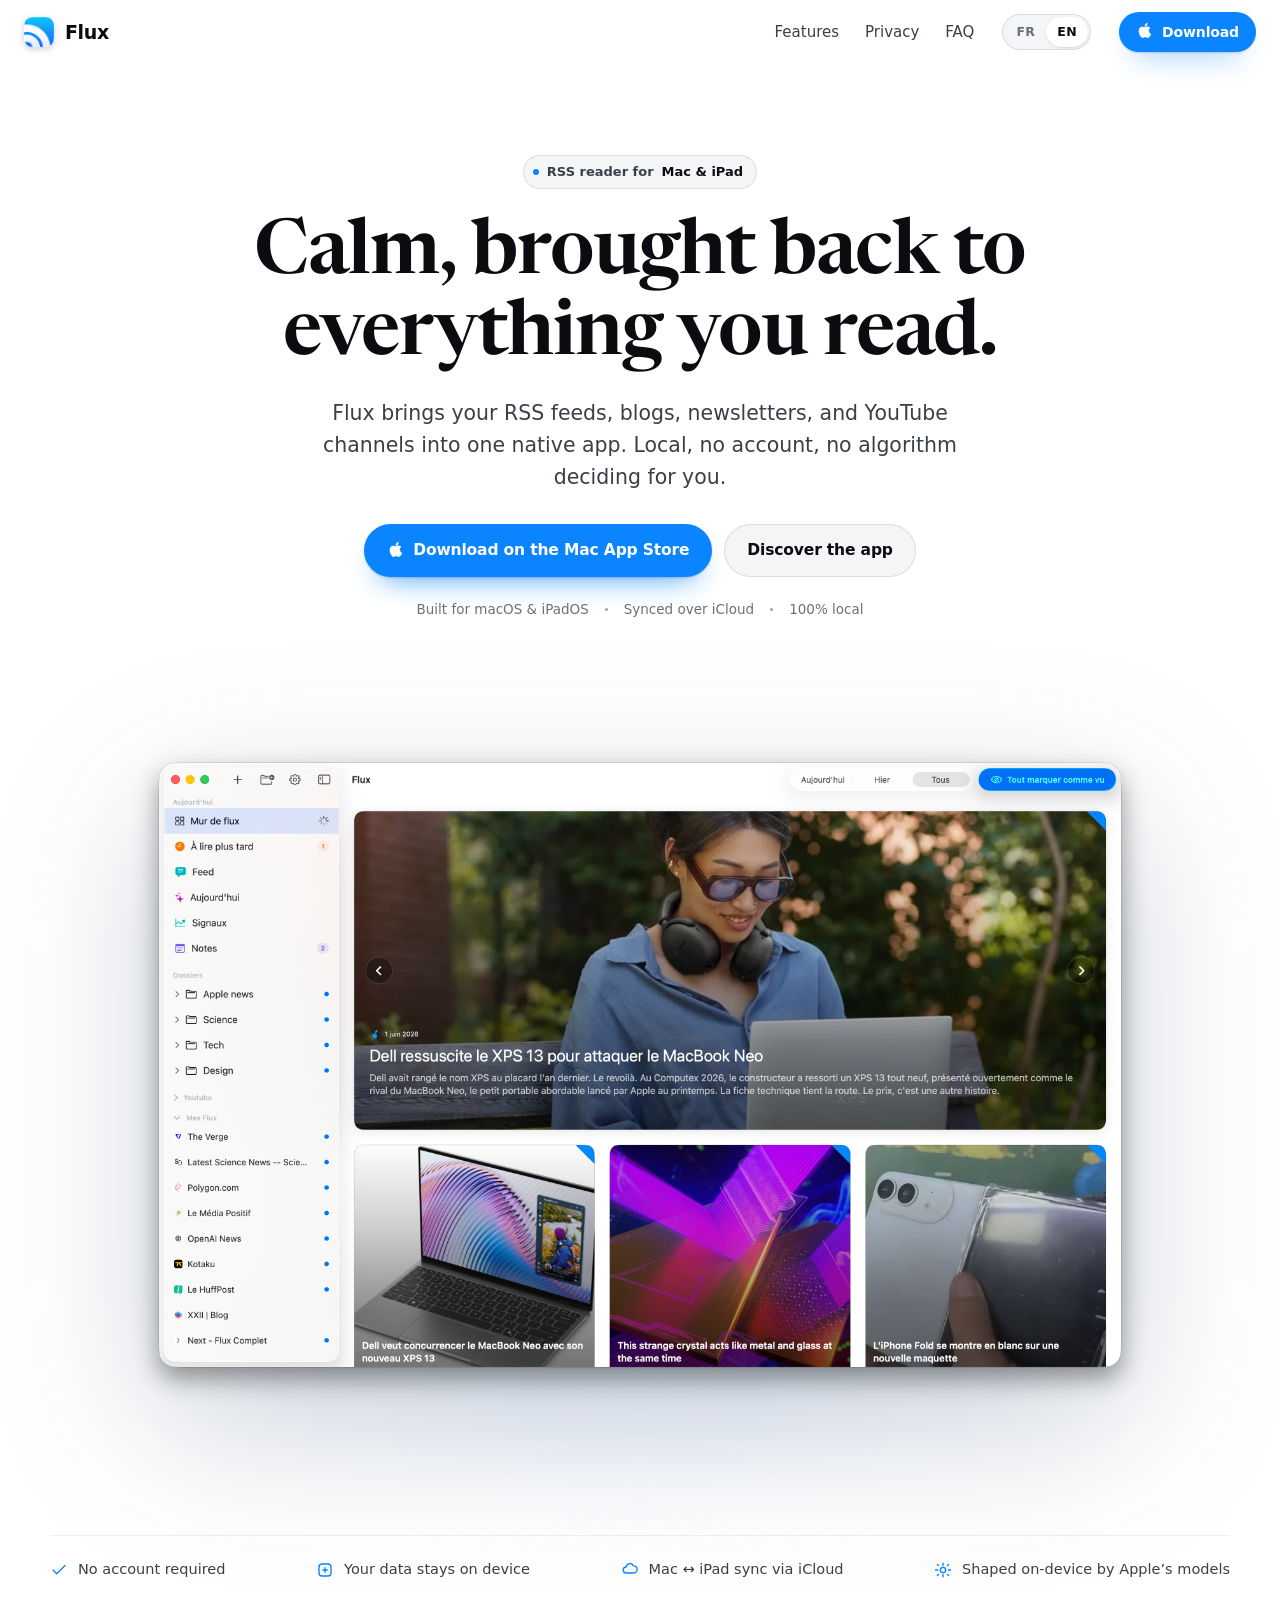
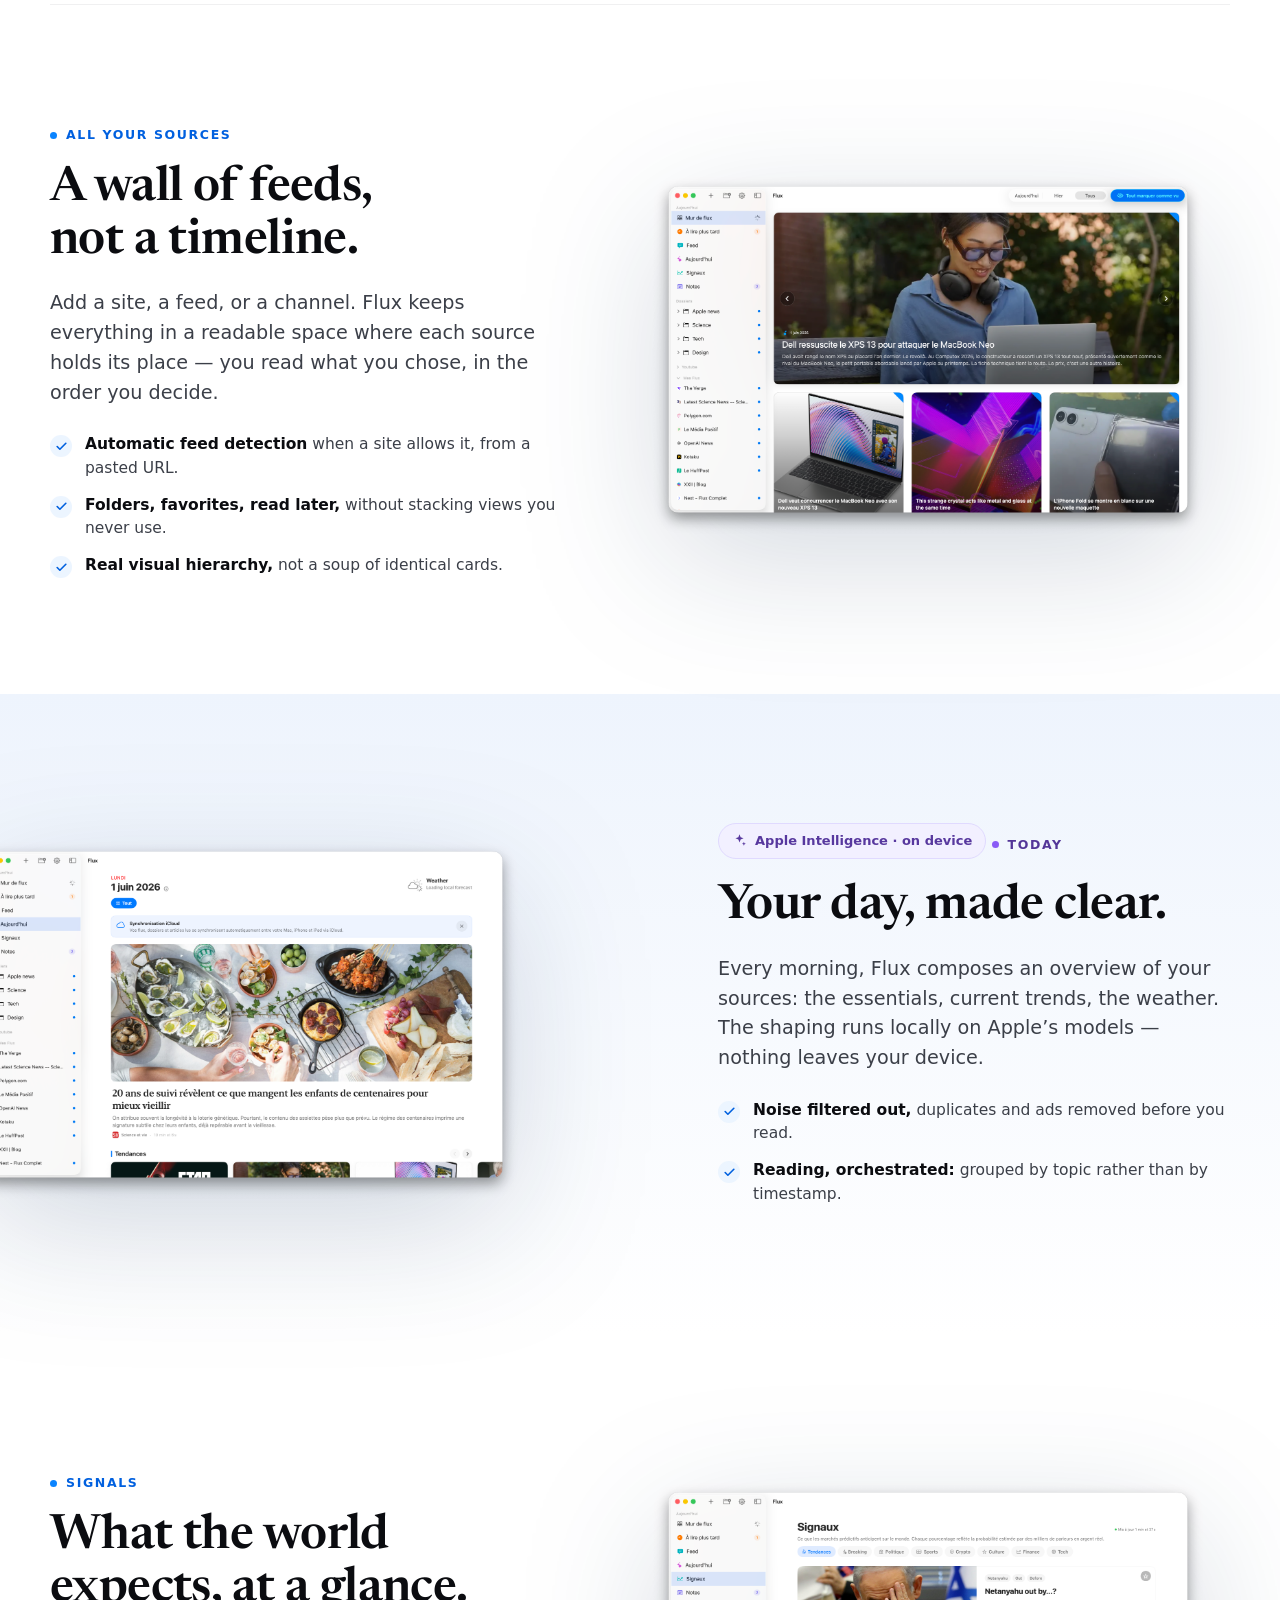
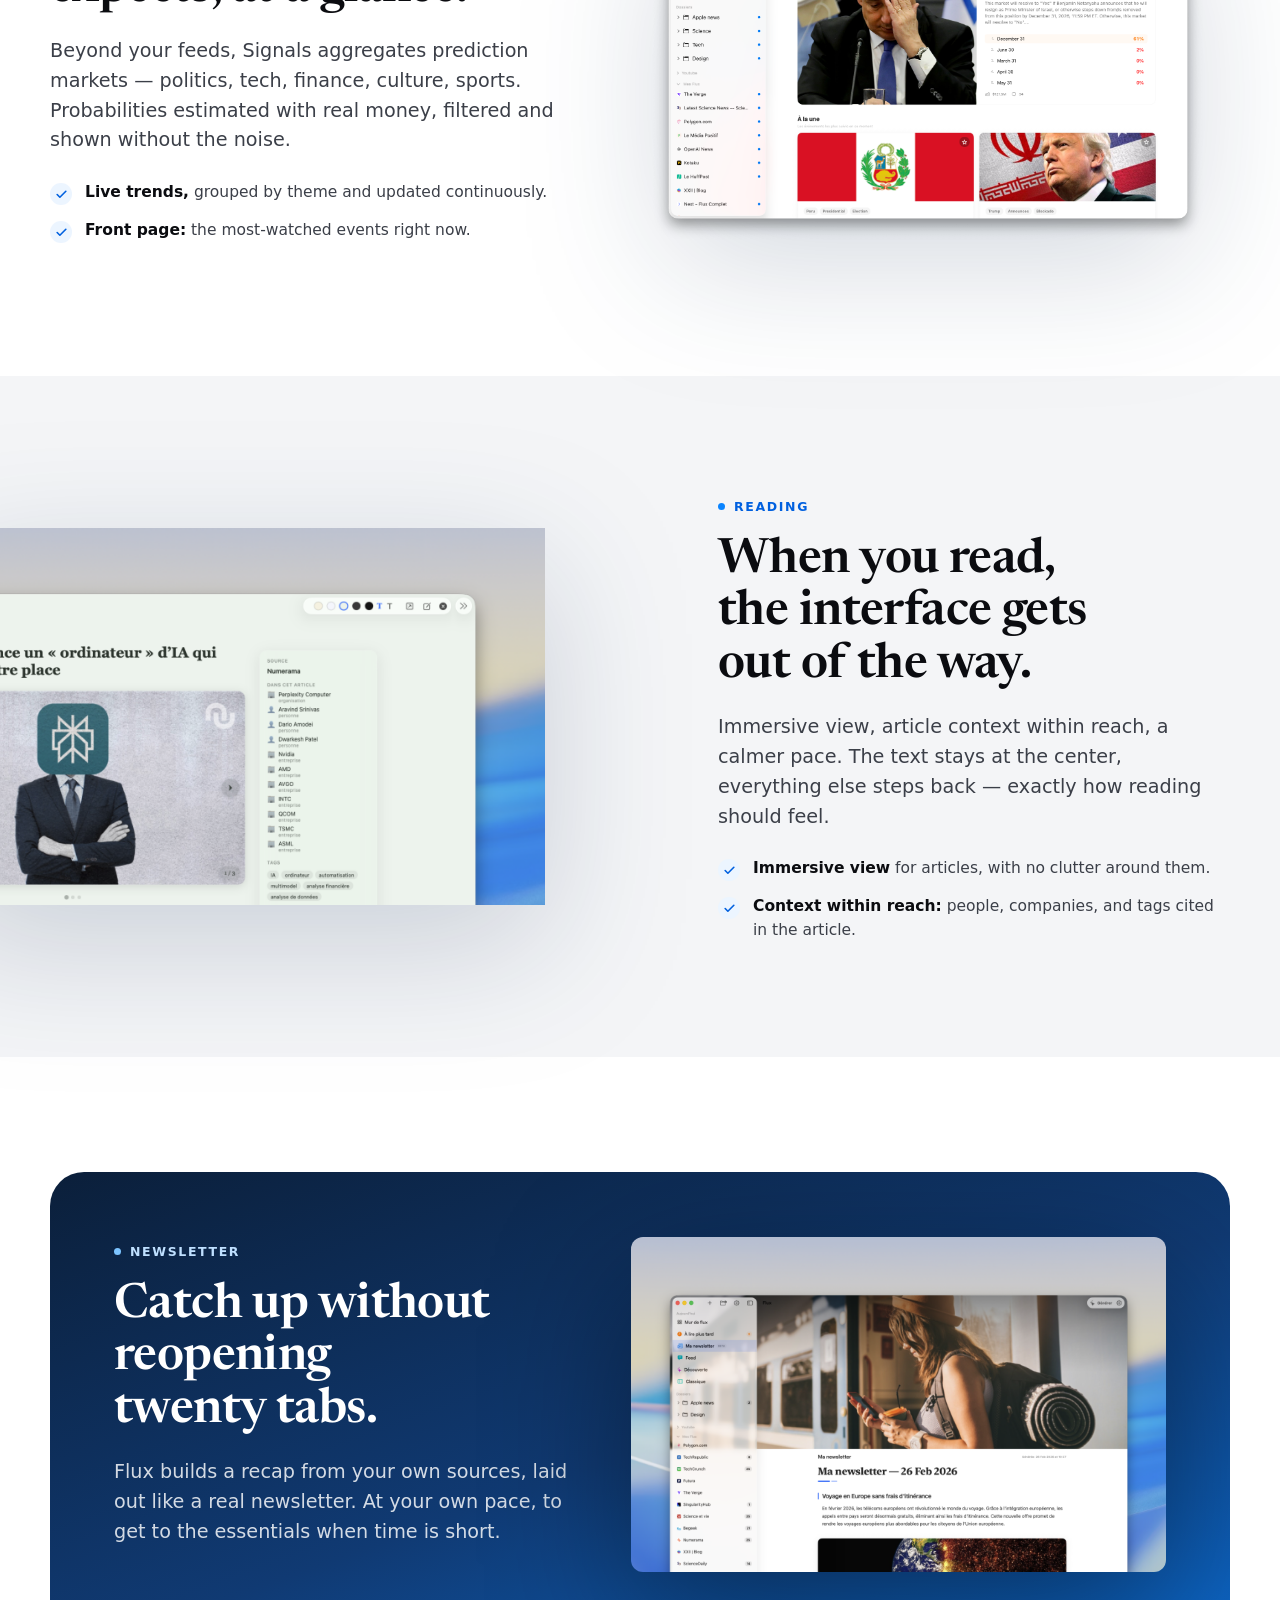
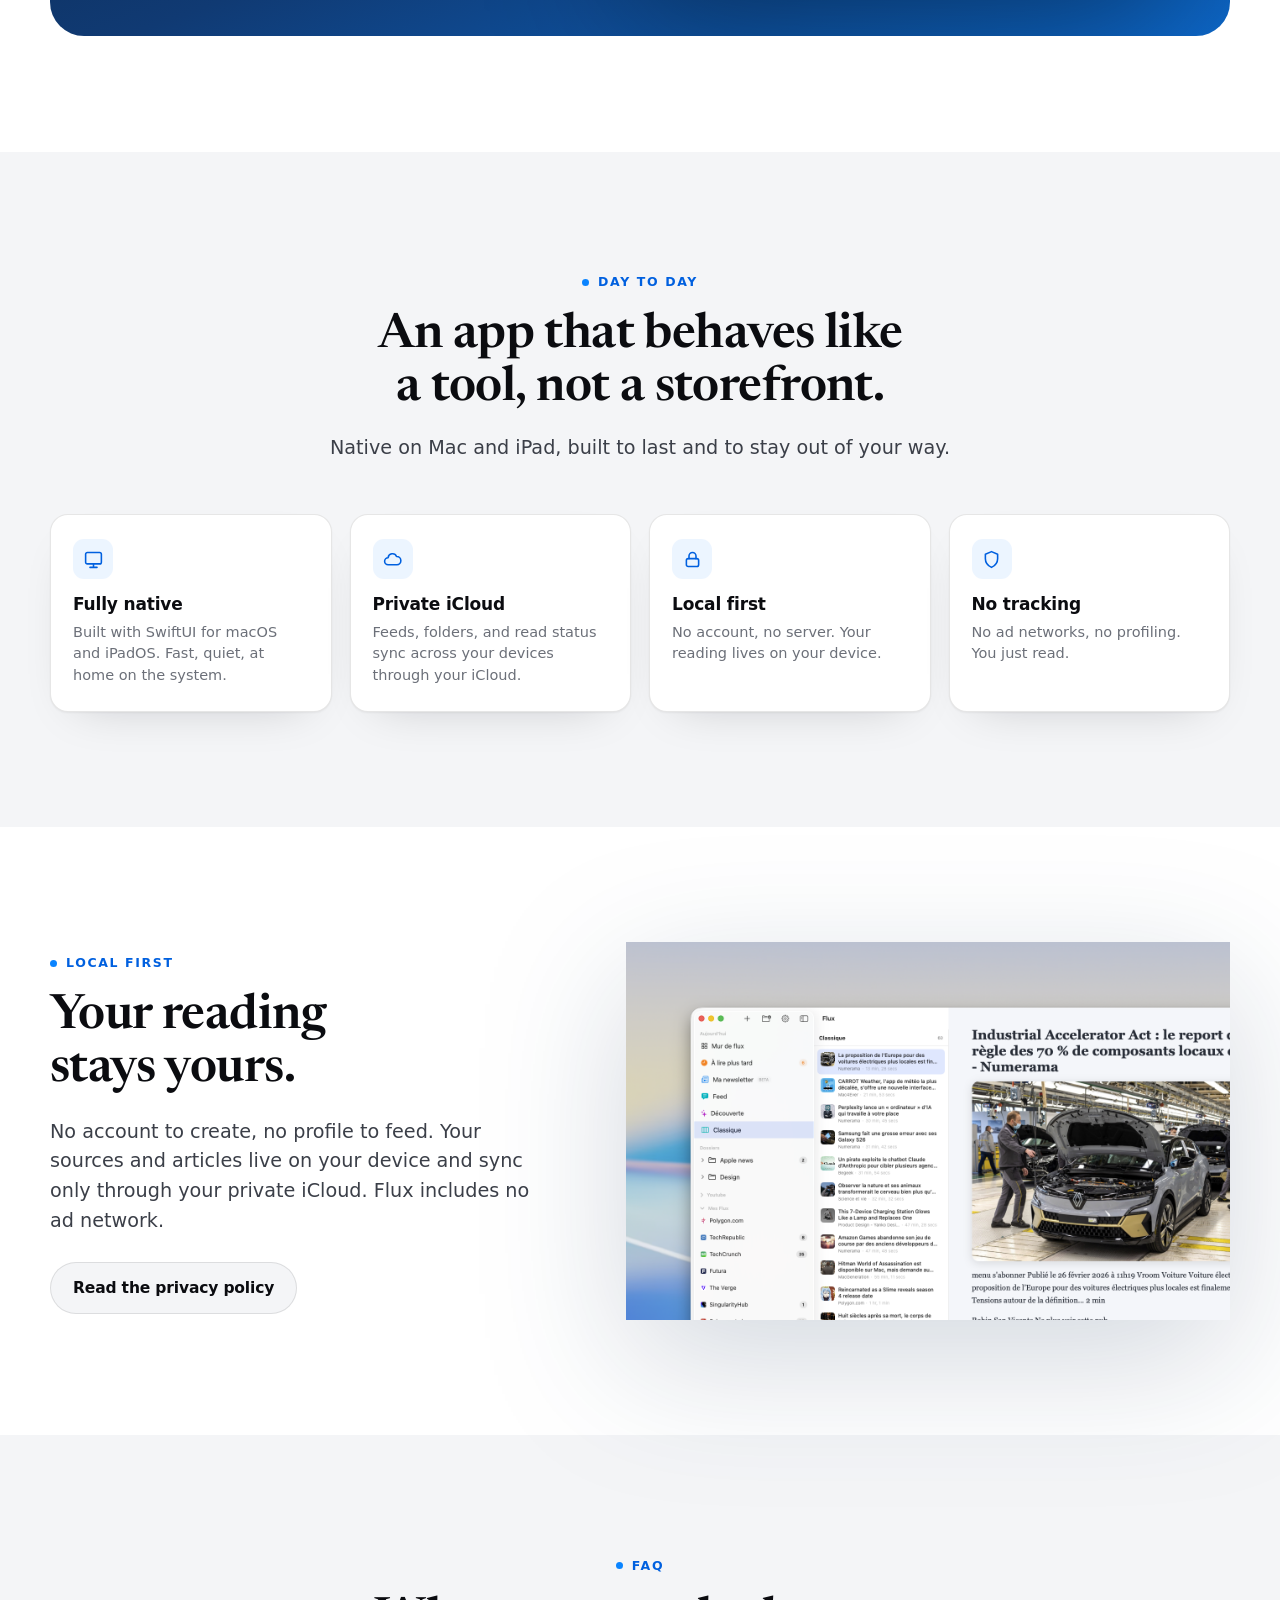
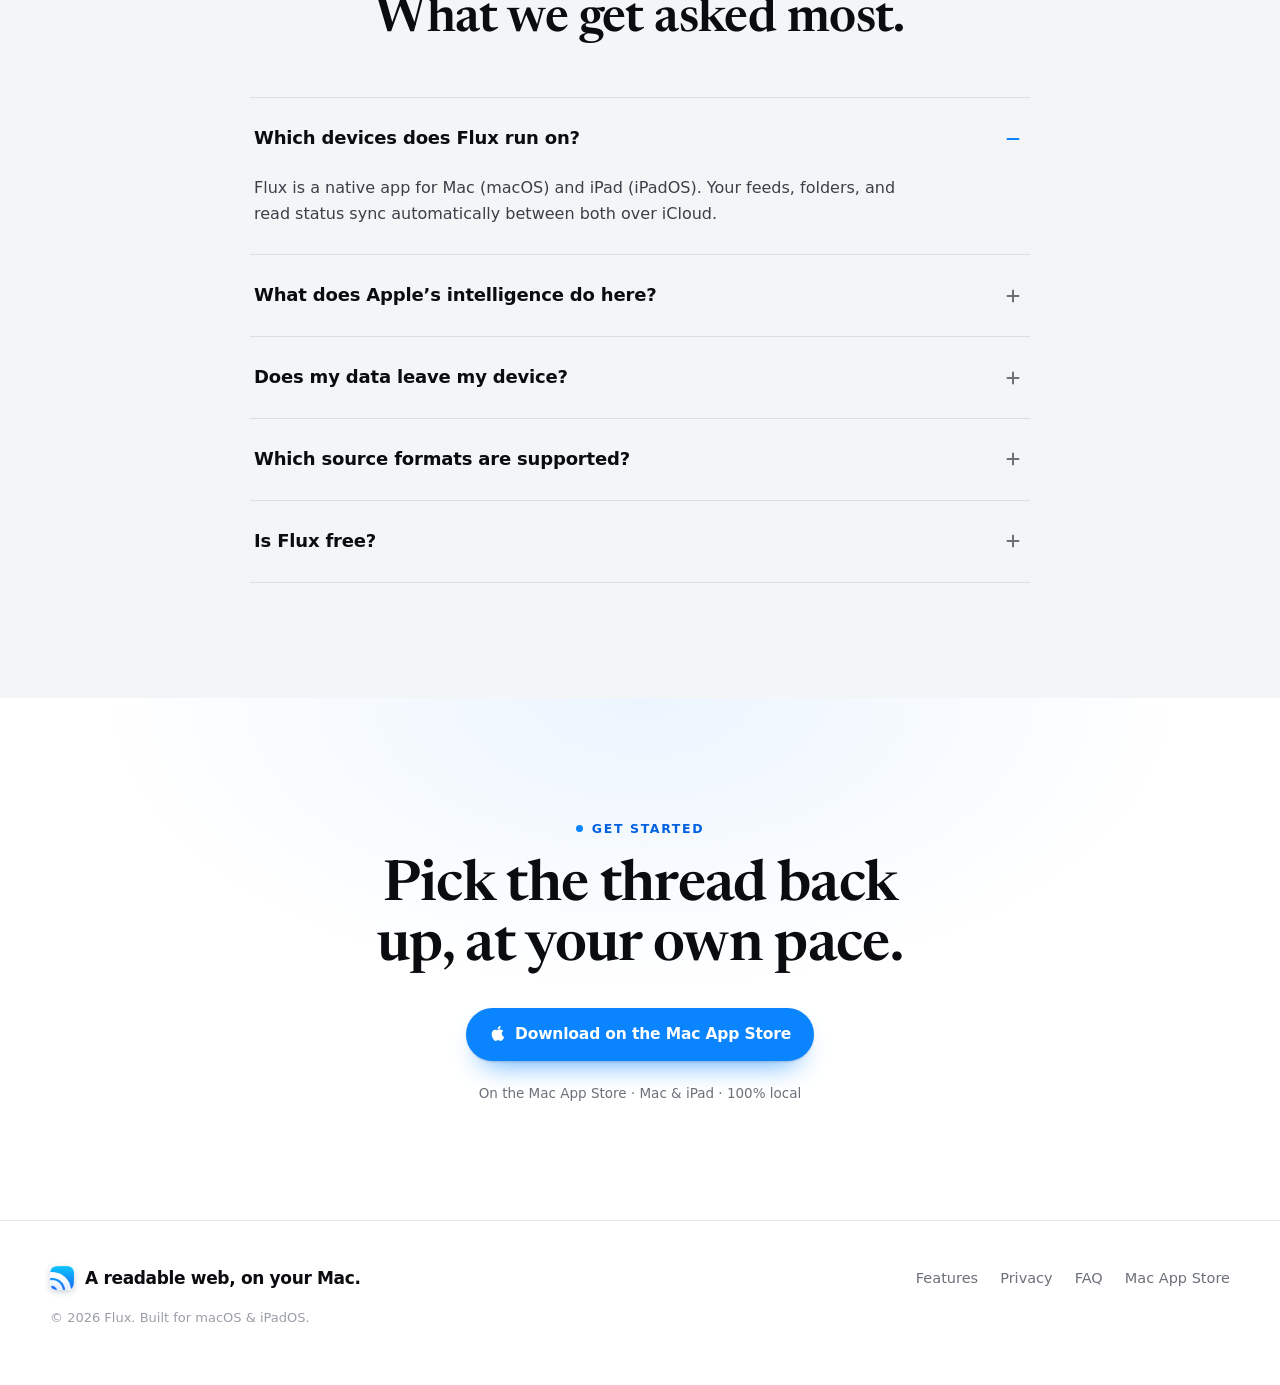
==== commit 1211d4d8: "Replace Flux landing page" ====
--- a/web/index.html
+++ b/web/index.html
@@ -1,180 +1,320 @@
 <!doctype html>
-<html lang="fr" data-page="home">
+<html lang="fr" data-hero="centre" data-title-font="serif">
 <head>
   <meta charset="utf-8" />
   <meta name="viewport" content="width=device-width, initial-scale=1" />
-  <title>Flux | L’app Mac calme pour construire son actualité</title>
-  <meta
-    name="description"
-    content="Flux réunit RSS, blogs, newsletters et YouTube dans une expérience macOS locale, intelligente et calme."
-  />
+
+  <title>Flux — Lecteur RSS pour Mac & iPad</title>
+  <meta name="description" content="Flux réunit RSS, blogs, newsletters et YouTube dans une app native Mac & iPad. Locale, sans compte, sans algorithme. Pensée localement par les modèles d'Apple." />
+  <meta name="theme-color" content="#ffffff" />
+  <link rel="canonical" href="https://pulssart.github.io/flux-mac/" />
+
+  <!-- Favicons -->
+  <link rel="icon" type="image/png" href="assets/flux-icon.png" />
+  <link rel="apple-touch-icon" href="assets/flux-icon.png" />
+
+  <!-- Open Graph -->
   <meta property="og:type" content="website" />
-  <meta property="og:title" content="Flux" />
-  <meta
-    property="og:description"
-    content="Construire son actualité dans une app intelligente et calme."
-  />
-  <link rel="icon" type="image/png" href="assets/flux-icon.png" />
+  <meta property="og:site_name" content="Flux" />
+  <meta property="og:title" content="Flux — Lecteur RSS pour Mac & iPad" />
+  <meta property="og:description" content="Un web lisible, sur votre Mac. RSS, blogs, newsletters et YouTube dans une app native, locale et sans algorithme." />
+  <meta property="og:url" content="https://pulssart.github.io/flux-mac/" />
+  <meta property="og:image" content="https://pulssart.github.io/flux-mac/assets/og.png" />
+  <meta property="og:image:width" content="1200" />
+  <meta property="og:image:height" content="630" />
+  <meta property="og:locale" content="fr_FR" />
+  <meta property="og:locale:alternate" content="en_US" />
+
+  <!-- Twitter -->
+  <meta name="twitter:card" content="summary_large_image" />
+  <meta name="twitter:title" content="Flux — Lecteur RSS pour Mac & iPad" />
+  <meta name="twitter:description" content="Un web lisible, sur votre Mac. RSS, blogs, newsletters et YouTube dans une app native, locale et sans algorithme." />
+  <meta name="twitter:image" content="https://pulssart.github.io/flux-mac/assets/og.png" />
+
+  <link rel="preconnect" href="https://fonts.googleapis.com" />
+  <link rel="preconnect" href="https://fonts.gstatic.com" crossorigin />
   <link rel="stylesheet" href="styles.css" />
+
+  <!-- Données structurées -->
+  <script type="application/ld+json">
+  {
+    "@context": "https://schema.org",
+    "@type": "SoftwareApplication",
+    "name": "Flux",
+    "applicationCategory": "NewsApplication",
+    "operatingSystem": "macOS, iPadOS",
+    "description": "Lecteur RSS natif pour Mac et iPad. Local, sans compte, sans algorithme.",
+    "url": "https://apps.apple.com/fr/app/flux-smart-rss-reader/id6752223666"
+  }
+  </script>
 </head>
 <body>
-  <div class="site-ambience" aria-hidden="true"></div>
-
+
+  <!-- ============================ TOP BAR ============================ -->
   <header class="topbar">
-    <a class="brand" href="index.html" aria-label="Flux">
-      <img class="brand-mark" src="assets/flux-icon.png" alt="" />
-      <span class="brand-word">Flux</span>
-    </a>
-    <nav class="topnav" aria-label="Navigation principale">
-      <a href="support.html" data-i18n="nav_support">Support</a>
-      <a href="privacy-policy.html" data-i18n="nav_privacy">Confidentialité</a>
-    </nav>
-    <div class="lang-switch" role="group" aria-label="Language switch">
-      <button class="lang-btn active" data-lang="fr" type="button">FR</button>
-      <button class="lang-btn" data-lang="en" type="button">EN</button>
+    <div class="topbar-inner">
+      <a class="brand" href="#top" aria-label="Flux">
+        <img src="assets/flux-icon.png" alt="" width="30" height="30" />
+        <span>Flux</span>
+      </a>
+      <nav class="topnav" aria-label="Navigation">
+        <a href="#fonctionnalites" data-i18n="nav_features">Fonctionnalités</a>
+        <a href="#confidentialite" data-i18n="nav_privacy">Confidentialité</a>
+        <a href="#faq" data-i18n="nav_faq">FAQ</a>
+      </nav>
+      <div class="lang-switch" role="group" aria-label="Langue">
+        <button class="lang-btn active" data-lang="fr" type="button">FR</button>
+        <button class="lang-btn" data-lang="en" type="button">EN</button>
+      </div>
+      <a class="btn btn-primary btn-sm" href="https://apps.apple.com/fr/app/flux-smart-rss-reader/id6752223666" target="_blank" rel="noreferrer">
+        <svg class="apple" viewBox="0 0 384 512" fill="currentColor" aria-hidden="true"><path d="M318.7 268c-.2-36.7 16.4-64.4 50-84.8-18.8-26.9-47.2-41.7-84.7-44.6-35.5-2.8-74.3 20.7-88.5 20.7-15 0-49.4-19.7-76.4-19.7C63.3 141 16 184.4 16 273.5q0 39.4 14.4 81.2c12.8 36.7 59 126.7 107.2 125.2 25.2-.6 43-17.9 75.8-17.9 31.8 0 48.3 17.9 76.4 17.9 48.6-.7 90.4-82.5 102.6-119.3-65.2-30.7-61.7-90-61.7-91.6zm-56.6-164.2c27.3-32.4 24.8-61.9 24-72.5-24.1 1.4-52 16.4-67.9 34.9-17.5 19.8-27.8 44.3-25.6 71.9 26.1 2 49.9-11.4 69.5-34.3z"/></svg>
+        <span data-i18n="nav_download">Télécharger</span>
+      </a>
     </div>
   </header>
 
-  <main>
-    <section class="hero" data-reveal>
-      <div class="container hero-inner">
-        <div class="hero-copy">
-          <p class="hero-kicker" data-i18n="hero_kicker">Lecteur macOS local-first</p>
-          <div class="hero-brand" aria-label="Flux">Flux</div>
-          <h1 data-i18n="hero_title">Construire son actualité dans une app intelligente et calme.</h1>
-          <p class="hero-summary" data-i18n="hero_subtitle">
-            RSS, blogs, newsletters et YouTube réunis dans une expérience locale, lisible et sans compte.
-          </p>
+  <main id="top">
+
+    <!-- ============================ HERO (Centré) ============================ -->
+    <section class="hero container" data-reveal>
+      <div class="hero-variant v-centre">
+        <div class="hero-head">
+          <span class="hero-eyebrow-pill"><i class="dot"></i><span data-i18n="hero_pill_a">Lecteur RSS pour</span> <b data-i18n="hero_pill_b">Mac & iPad</b></span>
+          <h1 data-i18n="hero_title">Le calme retrouvé dans tout ce que vous lisez.</h1>
+          <p class="lead" data-i18n="hero_lead">Flux réunit vos sources RSS, blogs, newsletters et chaînes YouTube dans une seule app native.</p>
           <div class="cta-row">
-            <a
-              class="btn btn-primary"
-              href="https://apps.apple.com/app/id6752223666?mt=12"
-              target="_blank"
-              rel="noreferrer"
-              data-i18n="hero_cta_download"
-            >Télécharger sur le Mac App Store</a>
-            <a class="btn btn-secondary" href="support.html" data-i18n="hero_cta_support">Voir le support</a>
-          </div>
-        </div>
-      </div>
-
-      <div class="hero-visual" aria-hidden="true">
-        <img
-          src="assets/screenshots/shot-4.png"
-          alt="Capture de Flux montrant le mur de flux sur macOS."
-          data-i18n-alt="hero_visual_alt"
-          fetchpriority="high"
-        />
-      </div>
-    </section>
-
-    <section class="story container" data-reveal>
-      <div class="story-copy">
-        <p class="section-label" data-i18n="sources_label">Vos sources</p>
-        <h2 data-i18n="sources_title">Tout ce que vous suivez retrouve une forme simple.</h2>
-        <p class="section-summary" data-i18n="sources_text">
-          Flux rassemble votre web personnel dans une seule fenêtre claire, pensée pour lire avant de réagir.
-        </p>
-        <ul class="editorial-list">
-          <li data-i18n="sources_point_1">Ajoutez un site ou un flux, Flux détecte souvent la bonne source pour vous.</li>
-          <li data-i18n="sources_point_2">Retrouvez RSS, Atom, blogs, newsletters et chaînes YouTube au même endroit.</li>
-          <li data-i18n="sources_point_3">Organisez vos dossiers, vos favoris et vos habitudes de lecture sans vous disperser.</li>
-        </ul>
-      </div>
-
-      <figure class="story-visual">
-        <img
-          src="assets/screenshots/shot-2.png"
-          alt="Capture de Flux en vue classique sur macOS."
-          data-i18n-alt="sources_visual_alt"
-          loading="lazy"
-          onerror="this.onerror=null;this.src='assets/screenshots/placeholder.svg';"
-        />
-      </figure>
-    </section>
-
-    <section class="story story-reverse container" data-reveal>
-      <div class="story-copy">
-        <p class="section-label" data-i18n="reading_label">Lecture calme</p>
-        <h2 data-i18n="reading_title">Lire sans timeline, sans agitation, sans détour.</h2>
-        <p class="section-summary" data-i18n="reading_text">
-          Le contenu reste central. Les sources, le contexte et le partage restent proches, mais ne prennent jamais le dessus.
-        </p>
-        <ul class="editorial-list">
-          <li data-i18n="reading_point_1">Une lecture concentrée qui laisse la place à l’article.</li>
-          <li data-i18n="reading_point_2">Une vue immersive quand vous voulez aller au fond d’un sujet.</li>
-          <li data-i18n="reading_point_3">Un vrai rythme de lecture, pas un flux qui vous pousse.</li>
-        </ul>
-      </div>
-
-      <figure class="story-visual">
-        <img
-          src="assets/screenshots/shot-1.png"
-          alt="Capture de Flux en lecture immersive sur macOS."
-          data-i18n-alt="reading_visual_alt"
-          loading="lazy"
-          onerror="this.onerror=null;this.src='assets/screenshots/placeholder.svg';"
-        />
-      </figure>
-    </section>
-
-    <section class="story story-full container" data-reveal>
-      <div class="story-copy">
-        <p class="section-label" data-i18n="newsletter_label">Newsletter</p>
-        <h2 data-i18n="newsletter_title">Transformer ses flux en une synthèse calme et utile.</h2>
-        <p class="section-summary" data-i18n="newsletter_text">
-          Flux peut composer une newsletter à partir de vos sources pour reprendre le fil sans rouvrir vingt onglets.
-        </p>
-        <ul class="editorial-list">
-          <li data-i18n="newsletter_point_1">Une vue récapitulative faite depuis vos propres abonnements.</li>
-          <li data-i18n="newsletter_point_2">Des résumés locaux pour aller plus vite quand vous le souhaitez.</li>
-          <li data-i18n="newsletter_point_3">Une expérience pensée pour Mac, jusque dans l’audio et les notifications.</li>
-        </ul>
-      </div>
-
-      <figure class="story-visual story-visual-wide">
-        <img
-          src="assets/screenshots/shot-3.png"
-          alt="Capture de Flux montrant la vue newsletter sur macOS."
-          data-i18n-alt="newsletter_visual_alt"
-          loading="lazy"
-          onerror="this.onerror=null;this.src='assets/screenshots/placeholder.svg';"
-        />
-      </figure>
-    </section>
-
-    <section class="closing-band" data-reveal>
-      <div class="container closing-inner">
-        <div class="closing-copy">
-          <p class="section-label" data-i18n="closing_label">Pour Mac</p>
-          <h2 data-i18n="closing_title">Flux vous laisse construire votre propre actualité, à votre rythme.</h2>
-          <p class="section-summary" data-i18n="closing_text">
-            Sans compte. Sans timeline algorithmique. Juste vos sources, votre rythme et une app Mac pensée pour durer.
-          </p>
-        </div>
-
+            <a class="btn btn-primary" href="https://apps.apple.com/fr/app/flux-smart-rss-reader/id6752223666" target="_blank" rel="noreferrer">
+              <svg class="apple" viewBox="0 0 384 512" fill="currentColor" aria-hidden="true"><path d="M318.7 268c-.2-36.7 16.4-64.4 50-84.8-18.8-26.9-47.2-41.7-84.7-44.6-35.5-2.8-74.3 20.7-88.5 20.7-15 0-49.4-19.7-76.4-19.7C63.3 141 16 184.4 16 273.5q0 39.4 14.4 81.2c12.8 36.7 59 126.7 107.2 125.2 25.2-.6 43-17.9 75.8-17.9 31.8 0 48.3 17.9 76.4 17.9 48.6-.7 90.4-82.5 102.6-119.3-65.2-30.7-61.7-90-61.7-91.6zm-56.6-164.2c27.3-32.4 24.8-61.9 24-72.5-24.1 1.4-52 16.4-67.9 34.9-17.5 19.8-27.8 44.3-25.6 71.9 26.1 2 49.9-11.4 69.5-34.3z"/></svg>
+              <span data-i18n="cta_download">Télécharger sur le Mac App Store</span>
+            </a>
+            <a class="btn btn-ghost" href="#fonctionnalites" data-i18n="cta_discover">Découvrir l'app</a>
+          </div>
+          <div class="hero-note">
+            <span data-i18n="hero_n1">Conçu pour macOS & iPadOS</span><i class="sep"></i>
+            <span data-i18n="hero_n2">Synchronisé par iCloud</span><i class="sep"></i>
+            <span data-i18n="hero_n3">100 % local</span>
+          </div>
+        </div>
+        <div class="hero-stage">
+          <img class="app-frame" src="assets/shot-wall.png" alt="Flux — Mur de flux sur macOS" fetchpriority="high" width="1760" height="1197" />
+        </div>
+      </div>
+
+      <!-- Réassurance -->
+      <div class="assurance" data-reveal>
+        <div class="assurance-inner">
+          <div class="item"><svg viewBox="0 0 24 24" fill="none" stroke="currentColor" stroke-width="1.8" stroke-linecap="round" stroke-linejoin="round"><path d="M20 6 9 17l-5-5"/></svg><span data-i18n="as_1">Aucun compte requis</span></div>
+          <div class="item"><svg viewBox="0 0 24 24" fill="none" stroke="currentColor" stroke-width="1.8" stroke-linecap="round" stroke-linejoin="round"><rect x="4" y="4" width="16" height="16" rx="4"/><path d="M9 12h6M12 9v6"/></svg><span data-i18n="as_2">Vos données restent sur l'appareil</span></div>
+          <div class="item"><svg viewBox="0 0 24 24" fill="none" stroke="currentColor" stroke-width="1.8" stroke-linecap="round" stroke-linejoin="round"><path d="M7 16a4 4 0 0 1 0-8 5 5 0 0 1 9.6-1.5A4.5 4.5 0 0 1 17 16H7Z"/></svg><span data-i18n="as_3">Sync Mac ↔ iPad via iCloud</span></div>
+          <div class="item"><svg viewBox="0 0 24 24" fill="none" stroke="currentColor" stroke-width="1.8" stroke-linecap="round" stroke-linejoin="round"><path d="M12 3v3M12 18v3M5 12H2M22 12h-3M6 6l-1.5-1.5M19.5 19.5 18 18M18 6l1.5-1.5M4.5 19.5 6 18"/><circle cx="12" cy="12" r="3.5"/></svg><span data-i18n="as_4">Pensé localement par les modèles d'Apple</span></div>
+        </div>
+      </div>
+    </section>
+
+    <!-- ============================ MUR DE FLUX ============================ -->
+    <section class="section" id="fonctionnalites">
+      <div class="container split">
+        <div class="copy-col" data-reveal>
+          <p class="eyebrow" data-i18n="wall_eyebrow">Toutes vos sources</p>
+          <h2 data-i18n="wall_title">Un mur de flux, pas une timeline.</h2>
+          <p class="lead" data-i18n="wall_lead">Ajoutez un site, un flux ou une chaîne. Flux range tout dans un espace lisible.</p>
+          <div class="feature-list">
+            <div class="row"><span class="check"><svg viewBox="0 0 24 24" fill="none" stroke="currentColor" stroke-width="3" stroke-linecap="round" stroke-linejoin="round"><path d="M20 6 9 17l-5-5"/></svg></span><p><b data-i18n="wall_f1b">Détection automatique des flux</b> <span data-i18n="wall_f1">quand un site la permet, en un collage d'URL.</span></p></div>
+            <div class="row"><span class="check"><svg viewBox="0 0 24 24" fill="none" stroke="currentColor" stroke-width="3" stroke-linecap="round" stroke-linejoin="round"><path d="M20 6 9 17l-5-5"/></svg></span><p><b data-i18n="wall_f2b">Dossiers, favoris, à lire plus tard</b> <span data-i18n="wall_f2">sans empiler des vues qui ne servent à rien.</span></p></div>
+            <div class="row"><span class="check"><svg viewBox="0 0 24 24" fill="none" stroke="currentColor" stroke-width="3" stroke-linecap="round" stroke-linejoin="round"><path d="M20 6 9 17l-5-5"/></svg></span><p><b data-i18n="wall_f3b">Une vraie hiérarchie visuelle,</b> <span data-i18n="wall_f3">pas une soupe de cartes identiques.</span></p></div>
+          </div>
+        </div>
+        <div class="visual-col" data-reveal>
+          <img class="shot bleed-right" src="assets/shot-wall.png" alt="Flux — Mur de flux" loading="lazy" />
+        </div>
+      </div>
+    </section>
+
+    <!-- ============================ AUJOURD'HUI (IA) ============================ -->
+    <section class="section tint-blue">
+      <div class="container split reverse">
+        <div class="copy-col" data-reveal>
+          <span class="tag-ai"><svg viewBox="0 0 24 24" fill="currentColor" aria-hidden="true"><path d="M12 2l1.8 4.7L18.5 8.5 13.8 10.3 12 15l-1.8-4.7L5.5 8.5l4.7-1.8L12 2zM19 14l.9 2.3 2.3.9-2.3.9L19 20.4l-.9-2.3-2.3-.9 2.3-.9L19 14z"/></svg><span data-i18n="today_tag">Apple Intelligence · sur l'appareil</span></span>
+          <p class="eyebrow is-ai" data-i18n="today_eyebrow">Aujourd'hui</p>
+          <h2 data-i18n="today_title">Votre journée, mise au clair.</h2>
+          <p class="lead" data-i18n="today_lead">Chaque matin, Flux compose une vue d'ensemble de vos sources. La mise en forme est assurée localement par les modèles d'Apple.</p>
+          <div class="feature-list">
+            <div class="row"><span class="check"><svg viewBox="0 0 24 24" fill="none" stroke="currentColor" stroke-width="3" stroke-linecap="round" stroke-linejoin="round"><path d="M20 6 9 17l-5-5"/></svg></span><p><b data-i18n="today_f1b">Le bruit filtré,</b> <span data-i18n="today_f1">les doublons et la publicité écartés avant lecture.</span></p></div>
+            <div class="row"><span class="check"><svg viewBox="0 0 24 24" fill="none" stroke="currentColor" stroke-width="3" stroke-linecap="round" stroke-linejoin="round"><path d="M20 6 9 17l-5-5"/></svg></span><p><b data-i18n="today_f2b">Une lecture orchestrée,</b> <span data-i18n="today_f2">ordonnée par sujet plutôt que par horodatage.</span></p></div>
+          </div>
+        </div>
+        <div class="visual-col" data-reveal>
+          <img class="shot bleed-left" src="assets/shot-today.png" alt="Flux — vue Aujourd'hui" loading="lazy" />
+        </div>
+      </div>
+    </section>
+
+    <!-- ============================ SIGNAUX ============================ -->
+    <section class="section">
+      <div class="container split">
+        <div class="copy-col" data-reveal>
+          <p class="eyebrow" data-i18n="signaux_eyebrow">Signaux</p>
+          <h2 data-i18n="signaux_title">Ce que le monde anticipe, d'un coup d'œil.</h2>
+          <p class="lead" data-i18n="signaux_lead">Au-delà de vos flux, Signaux agrège les marchés prédictifs — politique, tech, finance, culture, sport.</p>
+          <div class="feature-list">
+            <div class="row"><span class="check"><svg viewBox="0 0 24 24" fill="none" stroke="currentColor" stroke-width="3" stroke-linecap="round" stroke-linejoin="round"><path d="M20 6 9 17l-5-5"/></svg></span><p><b data-i18n="signaux_f1b">Tendances en direct,</b> <span data-i18n="signaux_f1">regroupées par thème et mises à jour en continu.</span></p></div>
+            <div class="row"><span class="check"><svg viewBox="0 0 24 24" fill="none" stroke="currentColor" stroke-width="3" stroke-linecap="round" stroke-linejoin="round"><path d="M20 6 9 17l-5-5"/></svg></span><p><b data-i18n="signaux_f2b">À la une,</b> <span data-i18n="signaux_f2">les événements les plus suivis du moment.</span></p></div>
+          </div>
+        </div>
+        <div class="visual-col" data-reveal>
+          <img class="shot bleed-right" src="assets/shot-signaux.png" alt="Flux — Signaux" loading="lazy" />
+        </div>
+      </div>
+    </section>
+
+    <!-- ============================ LECTURE IMMERSIVE ============================ -->
+    <section class="section tint">
+      <div class="container split reverse">
+        <div class="copy-col" data-reveal>
+          <p class="eyebrow" data-i18n="read_eyebrow">Lecture</p>
+          <h2 data-i18n="read_title">Quand vous lisez, l'interface s'efface.</h2>
+          <p class="lead" data-i18n="read_lead">Vue immersive, contexte de l'article à portée, rythme posé. Le texte reste au centre.</p>
+          <div class="feature-list">
+            <div class="row"><span class="check"><svg viewBox="0 0 24 24" fill="none" stroke="currentColor" stroke-width="3" stroke-linecap="round" stroke-linejoin="round"><path d="M20 6 9 17l-5-5"/></svg></span><p><b data-i18n="read_f1b">Vue immersive</b> <span data-i18n="read_f1">pour les articles, sans distraction autour.</span></p></div>
+            <div class="row"><span class="check"><svg viewBox="0 0 24 24" fill="none" stroke="currentColor" stroke-width="3" stroke-linecap="round" stroke-linejoin="round"><path d="M20 6 9 17l-5-5"/></svg></span><p><b data-i18n="read_f2b">Contexte à portée :</b> <span data-i18n="read_f2">personnes, entreprises et tags cités dans l'article.</span></p></div>
+          </div>
+        </div>
+        <div class="visual-col" data-reveal>
+          <img class="shot bleed-left" src="assets/shot-immersive.png" alt="Flux — lecture immersive" loading="lazy" />
+        </div>
+      </div>
+    </section>
+
+    <!-- ============================ NEWSLETTER (bande) ============================ -->
+    <section class="section">
+      <div class="container">
+        <div class="band-newsletter" data-reveal>
+          <div class="copy-col">
+            <p class="eyebrow" data-i18n="nl_eyebrow">Newsletter</p>
+            <h2 data-i18n="nl_title">Rattraper sans rouvrir vingt onglets.</h2>
+            <p class="lead" data-i18n="nl_lead">Flux assemble une synthèse à partir de vos propres sources, mise en page comme une vraie newsletter.</p>
+          </div>
+          <div class="visual-col">
+            <img class="shot" src="assets/shot-newsletter.png" alt="Flux — Newsletter" loading="lazy" />
+          </div>
+        </div>
+      </div>
+    </section>
+
+    <!-- ============================ AU QUOTIDIEN (mini grid) ============================ -->
+    <section class="section tint">
+      <div class="container">
+        <div class="section-head center" data-reveal>
+          <p class="eyebrow" data-i18n="native_eyebrow">Au quotidien</p>
+          <h2 data-i18n="native_title">Une app qui se comporte comme un outil, pas comme une vitrine.</h2>
+          <p class="lead" data-i18n="native_lead">Native sur Mac et iPad, pensée pour durer et pour rester discrète.</p>
+        </div>
+        <div class="mini-grid" data-reveal>
+          <div class="mini">
+            <span class="ic"><svg viewBox="0 0 24 24" fill="none" stroke="currentColor" stroke-width="1.8" stroke-linecap="round" stroke-linejoin="round"><rect x="3" y="4" width="18" height="13" rx="2"/><path d="M8 21h8M12 17v4"/></svg></span>
+            <h3 data-i18n="m1_t">100 % natif</h3>
+            <p data-i18n="m1_p">Construite avec SwiftUI pour macOS et iPadOS. Rapide, sobre, à sa place sur le système.</p>
+          </div>
+          <div class="mini">
+            <span class="ic"><svg viewBox="0 0 24 24" fill="none" stroke="currentColor" stroke-width="1.8" stroke-linecap="round" stroke-linejoin="round"><path d="M7 18a4 4 0 0 1 0-8 5 5 0 0 1 9.6-1.5A4.5 4.5 0 0 1 17 18H7Z"/></svg></span>
+            <h3 data-i18n="m2_t">iCloud privé</h3>
+            <p data-i18n="m2_p">Flux, dossiers et articles lus se synchronisent entre vos appareils via votre iCloud.</p>
+          </div>
+          <div class="mini">
+            <span class="ic"><svg viewBox="0 0 24 24" fill="none" stroke="currentColor" stroke-width="1.8" stroke-linecap="round" stroke-linejoin="round"><rect x="5" y="11" width="14" height="9" rx="2"/><path d="M8 11V8a4 4 0 0 1 8 0v3"/></svg></span>
+            <h3 data-i18n="m3_t">Local d'abord</h3>
+            <p data-i18n="m3_p">Pas de compte, pas de serveur. Vos lectures vivent sur votre appareil.</p>
+          </div>
+          <div class="mini">
+            <span class="ic"><svg viewBox="0 0 24 24" fill="none" stroke="currentColor" stroke-width="1.8" stroke-linecap="round" stroke-linejoin="round"><path d="M12 3l7 3v5c0 4.5-3 8-7 10-4-2-7-5.5-7-10V6l7-3Z"/></svg></span>
+            <h3 data-i18n="m4_t">Sans pistage</h3>
+            <p data-i18n="m4_p">Aucune régie publicitaire, aucun profilage. Vous lisez, c'est tout.</p>
+          </div>
+        </div>
+      </div>
+    </section>
+
+    <!-- ============================ CONFIDENTIALITÉ ============================ -->
+    <section class="section" id="confidentialite">
+      <div class="container split">
+        <div class="copy-col" data-reveal>
+          <p class="eyebrow" data-i18n="privacy_eyebrow">Local d'abord</p>
+          <h2 data-i18n="privacy_title">Vos lectures restent chez vous.</h2>
+          <p class="lead" data-i18n="privacy_lead">Pas de compte à créer, pas de profil à nourrir. Vos sources et vos articles vivent sur votre appareil et se synchronisent uniquement via votre iCloud privé.</p>
+          <div class="cta-row" style="margin-top:8px">
+            <a class="btn btn-ghost" href="privacy-policy.html" data-i18n="privacy_link">Lire la politique de confidentialité</a>
+          </div>
+        </div>
+        <div class="visual-col" data-reveal>
+          <img class="shot bleed-right" src="assets/shot-library.png" alt="Flux — confidentialité et synchronisation iCloud" loading="lazy" />
+        </div>
+      </div>
+    </section>
+
+    <!-- ============================ FAQ ============================ -->
+    <section class="section tint" id="faq">
+      <div class="container">
+        <div class="section-head center" data-reveal>
+          <p class="eyebrow" data-i18n="faq_eyebrow">Questions fréquentes</p>
+          <h2 data-i18n="faq_title">Ce qu'on nous demande le plus souvent.</h2>
+        </div>
+        <div class="faq" data-reveal>
+          <details open>
+            <summary><span data-i18n="faq_1_q">Sur quels appareils fonctionne Flux ?</span><i class="plus"></i></summary>
+            <p class="answer" data-i18n="faq_1_a">Flux est une app native pour Mac et iPad. Vos flux se synchronisent via iCloud.</p>
+          </details>
+          <details>
+            <summary><span data-i18n="faq_2_q">Que vient faire l'intelligence d'Apple ici ?</span><i class="plus"></i></summary>
+            <p class="answer" data-i18n="faq_2_a">Flux s'appuie sur les modèles d'Apple, exécutés localement.</p>
+          </details>
+          <details>
+            <summary><span data-i18n="faq_3_q">Mes données quittent-elles mon appareil ?</span><i class="plus"></i></summary>
+            <p class="answer" data-i18n="faq_3_a">Non. Flux ne demande pas de compte.</p>
+          </details>
+          <details>
+            <summary><span data-i18n="faq_4_q">Quels formats de sources sont pris en charge ?</span><i class="plus"></i></summary>
+            <p class="answer" data-i18n="faq_4_a">RSS, Atom, blogs, newsletters et chaînes YouTube.</p>
+          </details>
+          <details>
+            <summary><span data-i18n="faq_5_q">Flux est-il gratuit ?</span><i class="plus"></i></summary>
+            <p class="answer" data-i18n="faq_5_a">Flux se télécharge sur le Mac App Store.</p>
+          </details>
+        </div>
+      </div>
+    </section>
+
+    <!-- ============================ CTA FINAL ============================ -->
+    <section class="section closing">
+      <div class="container inner" data-reveal>
+        <p class="eyebrow" style="justify-content:center" data-i18n="closing_eyebrow">Commencer</p>
+        <h2 data-i18n="closing_title">Reprenez le fil, à votre rythme.</h2>
         <div class="cta-row">
-          <a
-            class="btn btn-primary"
-            href="https://apps.apple.com/app/id6752223666?mt=12"
-            target="_blank"
-            rel="noreferrer"
-            data-i18n="closing_cta_download"
-          >Télécharger Flux</a>
-          <a class="btn btn-secondary" href="support.html" data-i18n="closing_cta_support">Besoin d’aide ?</a>
-        </div>
+          <a class="btn btn-primary" href="https://apps.apple.com/fr/app/flux-smart-rss-reader/id6752223666" target="_blank" rel="noreferrer">
+            <svg class="apple" viewBox="0 0 384 512" fill="currentColor" aria-hidden="true"><path d="M318.7 268c-.2-36.7 16.4-64.4 50-84.8-18.8-26.9-47.2-41.7-84.7-44.6-35.5-2.8-74.3 20.7-88.5 20.7-15 0-49.4-19.7-76.4-19.7C63.3 141 16 184.4 16 273.5q0 39.4 14.4 81.2c12.8 36.7 59 126.7 107.2 125.2 25.2-.6 43-17.9 75.8-17.9 31.8 0 48.3 17.9 76.4 17.9 48.6-.7 90.4-82.5 102.6-119.3-65.2-30.7-61.7-90-61.7-91.6zm-56.6-164.2c27.3-32.4 24.8-61.9 24-72.5-24.1 1.4-52 16.4-67.9 34.9-17.5 19.8-27.8 44.3-25.6 71.9 26.1 2 49.9-11.4 69.5-34.3z"/></svg>
+            <span data-i18n="cta_download">Télécharger sur le Mac App Store</span>
+          </a>
+        </div>
+        <div class="hero-note"><span data-i18n="closing_n">Sur le Mac App Store · Mac & iPad · 100 % local</span></div>
       </div>
     </section>
   </main>
 
-  <footer class="site-footer container">
-    <span data-i18n="footer_copy">© Flux</span>
-    <div class="footer-links">
-      <a href="support.html" data-i18n="nav_support">Support</a>
-      <a href="privacy-policy.html" data-i18n="nav_privacy">Confidentialité</a>
+  <!-- ============================ FOOTER ============================ -->
+  <footer class="site-footer">
+    <div class="container">
+      <div class="footer-inner">
+        <a class="brand" href="#top"><img src="assets/flux-icon.png" alt="" width="24" height="24" style="width:24px;height:24px;border-radius:6px" /><span data-i18n="footer_tagline">Un web lisible, sur votre Mac.</span></a>
+        <div class="footer-links">
+          <a href="#fonctionnalites" data-i18n="footer_features">Fonctionnalités</a>
+          <a href="#confidentialite" data-i18n="footer_privacy">Confidentialité</a>
+          <a href="#faq" data-i18n="footer_faq">FAQ</a>
+          <a href="https://apps.apple.com/fr/app/flux-smart-rss-reader/id6752223666" target="_blank" rel="noreferrer" data-i18n="footer_appstore">Mac App Store</a>
+        </div>
+      </div>
+      <p class="footer-meta" data-i18n="footer_copy">© 2026 Flux. Conçu pour macOS & iPadOS.</p>
     </div>
   </footer>
 
-  <script src="script.js"></script>
+  <script src="app.js"></script>
 </body>
 </html>
--- a/web/styles.css
+++ b/web/styles.css
@@ -1,692 +1,581 @@
-@import url("https://fonts.googleapis.com/css2?family=Fraunces:opsz,wght@9..144,600;9..144,700&family=Space+Grotesk:wght@400;500;700&display=swap");
+/* ============================================================
+   Flux — Landing éditoriale (Mac & iPad)
+   Esthétique : Apple/produit, blanc épuré, accent bleu de marque,
+   titres éditoriaux (serif), ton calme.
+   ============================================================ */
+
+@import url("https://fonts.googleapis.com/css2?family=Newsreader:opsz,wght@6..72,400;6..72,500;6..72,600;6..72,700&display=swap");
 
 :root {
-  --page: #f1ede5;
-  --page-deep: #e7dfd0;
-  --surface: rgba(255, 255, 255, 0.62);
-  --surface-strong: rgba(255, 255, 255, 0.78);
-  --text: #16212c;
-  --muted: #556474;
-  --line: rgba(22, 33, 44, 0.12);
-  --brand: #2e6fe7;
-  --brand-soft: #dce7ff;
-  --brand-deep: #1546b8;
-  --shadow: 0 28px 80px rgba(22, 33, 44, 0.14);
-  --soft-shadow: 0 18px 48px rgba(22, 33, 44, 0.1);
-  --radius: 26px;
-}
-
-* {
-  box-sizing: border-box;
-}
-
-html,
+  /* Surfaces */
+  --page: #ffffff;
+  --page-soft: #f4f5f7;
+  --page-tint: #eef4fd;          /* bleu très pâle, dérivé de l'accent */
+  --card: #ffffff;
+
+  /* Encre */
+  --ink: #0b0c10;
+  --ink-2: #3b3f48;
+  --muted: #6c7079;
+  --faint: #9a9ea7;
+
+  /* Lignes */
+  --line: rgba(11, 12, 16, 0.10);
+  --line-soft: rgba(11, 12, 16, 0.06);
+
+  /* Accent (piloté par Tweaks) */
+  --accent: #0a84ff;
+  --accent-strong: #0060df;
+  --accent-2: #38b6ff;
+  --accent-tint: color-mix(in oklab, var(--accent) 9%, white);
+  --accent-tint-strong: color-mix(in oklab, var(--accent) 16%, white);
+
+  /* IA / Aujourd'hui (violet Apple Intelligence, discret) */
+  --ai: #8a5cf6;
+  --ai-tint: color-mix(in oklab, var(--ai) 10%, white);
+
+  /* Typo titres (piloté par Tweaks : serif | sans) */
+  --title-family: "Newsreader", Georgia, "Times New Roman", serif;
+  --title-weight: 600;
+  --title-tracking: -0.012em;
+
+  --sans: -apple-system, BlinkMacSystemFont, "SF Pro Text", "Segoe UI", system-ui, sans-serif;
+
+  --radius-lg: 26px;
+  --radius: 18px;
+  --radius-sm: 12px;
+  --radius-pill: 999px;
+
+  --shadow-card: 0 1px 2px rgba(11,12,16,.05), 0 18px 50px -28px rgba(11,12,16,.22);
+  --shadow-float: 0 40px 90px -40px rgba(13,40,80,.40), 0 8px 24px -16px rgba(13,40,80,.25);
+
+  --container: min(1180px, calc(100vw - 48px));
+  --container-wide: min(1320px, calc(100vw - 48px));
+}
+
+[data-title-font="sans"] {
+  --title-family: var(--sans);
+  --title-weight: 680;
+  --title-tracking: -0.026em;
+}
+
+* { box-sizing: border-box; }
+html, body { margin: 0; padding: 0; }
+html { scroll-behavior: smooth; -webkit-font-smoothing: antialiased; text-rendering: optimizeLegibility; }
+
 body {
+  background: var(--page);
+  color: var(--ink);
+  font-family: var(--sans);
+  font-size: 17px;
+  line-height: 1.6;
+  overflow-x: hidden;
+}
+
+@media (prefers-reduced-motion: reduce) {
+  html { scroll-behavior: auto; }
+}
+
+img { display: block; max-width: 100%; height: auto; }
+a { color: inherit; text-decoration: none; }
+
+.container { width: var(--container); margin-inline: auto; }
+.container-wide { width: var(--container-wide); margin-inline: auto; }
+
+/* ---------- Typographie ---------- */
+.eyebrow {
+  font-family: var(--sans);
+  font-size: 12.5px;
+  font-weight: 650;
+  letter-spacing: 0.13em;
+  text-transform: uppercase;
+  color: var(--accent-strong);
+  margin: 0 0 18px;
+  display: inline-flex;
+  align-items: center;
+  gap: 9px;
+}
+.eyebrow::before {
+  content: "";
+  width: 7px; height: 7px;
+  border-radius: 50%;
+  background: var(--accent);
+}
+.eyebrow.is-ai { color: color-mix(in oklab, var(--ai) 70%, black); }
+.eyebrow.is-ai::before { background: var(--ai); }
+
+h1, h2, h3 {
+  font-family: var(--title-family);
+  font-weight: var(--title-weight);
+  letter-spacing: var(--title-tracking);
+  line-height: 1.06;
+  color: var(--ink);
   margin: 0;
-  padding: 0;
-}
-
-html {
-  scroll-behavior: smooth;
-}
-
-body {
-  min-height: 100vh;
-  overflow-x: hidden;
-  background:
-    radial-gradient(circle at top, rgba(255, 255, 255, 0.76), transparent 36%),
-    linear-gradient(180deg, #f6f3eb 0%, var(--page) 54%, #efe7d8 100%);
-  color: var(--text);
-  font-family: "Space Grotesk", -apple-system, BlinkMacSystemFont, "Segoe UI", sans-serif;
-}
-
-img {
-  display: block;
-  max-width: 100%;
-}
-
-a {
-  color: inherit;
-}
-
-.site-ambience {
-  position: fixed;
-  inset: 0;
-  z-index: -1;
-  pointer-events: none;
-  background:
-    radial-gradient(circle at 10% 72%, rgba(62, 120, 232, 0.28), transparent 26%),
-    radial-gradient(circle at 82% 24%, rgba(255, 219, 138, 0.38), transparent 20%),
-    radial-gradient(circle at 62% 82%, rgba(45, 111, 231, 0.2), transparent 22%),
-    linear-gradient(120deg, rgba(255, 255, 255, 0.28), rgba(255, 255, 255, 0));
-  animation: ambiencePulse 18s ease-in-out infinite alternate;
-}
-
-.site-ambience::after {
-  content: "";
-  position: absolute;
-  inset: 0;
-  opacity: 0.22;
-  background-image:
-    linear-gradient(rgba(255, 255, 255, 0.42) 1px, transparent 1px),
-    linear-gradient(90deg, rgba(255, 255, 255, 0.34) 1px, transparent 1px);
-  background-size: 64px 64px;
-  mask-image: linear-gradient(180deg, transparent 8%, rgba(0, 0, 0, 0.75) 38%, transparent 100%);
-}
-
-.container {
-  width: min(1180px, calc(100vw - 32px));
-  margin-inline: auto;
-}
-
+  text-wrap: balance;
+}
+
+h1 { font-size: clamp(40px, 6vw, 76px); }
+h2 { font-size: clamp(30px, 3.8vw, 50px); line-height: 1.08; }
+h3 { font-size: clamp(22px, 2.2vw, 30px); line-height: 1.14; }
+
+p { margin: 0; }
+.lead {
+  font-size: clamp(18px, 1.5vw, 21px);
+  line-height: 1.55;
+  color: var(--ink-2);
+  text-wrap: pretty;
+}
+
+/* ============================================================
+   Top bar
+   ============================================================ */
 .topbar {
   position: sticky;
-  top: 18px;
-  z-index: 40;
-  width: min(1180px, calc(100vw - 32px));
-  margin: 18px auto 0;
-  padding: 14px 18px;
+  top: 0;
+  z-index: 80;
+  background: color-mix(in oklab, var(--page) 78%, transparent);
+  -webkit-backdrop-filter: saturate(180%) blur(20px);
+  backdrop-filter: saturate(180%) blur(20px);
+  border-bottom: 1px solid transparent;
+  transition: border-color .3s ease, background .3s ease;
+}
+.topbar.is-stuck { border-bottom-color: var(--line-soft); }
+.topbar-inner {
+  width: var(--container-wide);
+  margin-inline: auto;
+  height: 64px;
   display: flex;
   align-items: center;
-  gap: 16px;
-  background: var(--surface);
-  border: 1px solid var(--line);
-  border-radius: 20px;
-  backdrop-filter: blur(18px);
-  box-shadow: 0 10px 30px rgba(22, 33, 44, 0.08);
-}
-
-.brand {
-  display: inline-flex;
-  align-items: center;
-  gap: 12px;
-  text-decoration: none;
-}
-
-.brand-mark {
-  width: 34px;
-  height: 34px;
-  border-radius: 11px;
-  box-shadow: 0 10px 24px rgba(46, 111, 231, 0.18);
-}
-
-.brand-word {
-  font-family: "Fraunces", Georgia, serif;
-  font-size: 1.34rem;
-  font-weight: 700;
-  letter-spacing: -0.04em;
-}
-
-.topnav {
-  margin-left: auto;
-  display: flex;
-  gap: 16px;
-}
-
-.topnav a,
-.footer-links a {
-  color: var(--muted);
-  text-decoration: none;
-  font-size: 0.96rem;
-  font-weight: 600;
-}
-
-.topnav a:hover,
-.footer-links a:hover {
-  color: var(--text);
-}
+  gap: 28px;
+}
+.brand { display: inline-flex; align-items: center; gap: 11px; }
+.brand img { width: 30px; height: 30px; border-radius: 8px; box-shadow: 0 2px 6px rgba(13,40,80,.22); }
+.brand span { font-weight: 650; font-size: 19px; letter-spacing: -0.02em; }
+
+.topnav { display: flex; align-items: center; gap: 26px; margin-left: auto; }
+.topnav a {
+  font-size: 15px;
+  color: var(--ink-2);
+  font-weight: 500;
+  transition: color .2s ease;
+}
+.topnav a:hover { color: var(--ink); }
 
 .lang-switch {
   display: inline-flex;
-  align-items: center;
-  gap: 4px;
-  padding: 4px;
-  border-radius: 999px;
   border: 1px solid var(--line);
-  background: rgba(255, 255, 255, 0.8);
-}
-
+  border-radius: var(--radius-pill);
+  padding: 2px;
+  background: var(--page-soft);
+}
 .lang-btn {
   border: 0;
   background: transparent;
-  border-radius: 999px;
-  padding: 8px 12px;
+  font: inherit;
+  font-size: 12.5px;
+  font-weight: 650;
+  letter-spacing: .03em;
   color: var(--muted);
-  font: inherit;
-  font-weight: 700;
+  padding: 5px 11px;
+  border-radius: var(--radius-pill);
   cursor: pointer;
-  transition: background-color 0.22s ease, color 0.22s ease, transform 0.22s ease;
-}
-
-.lang-btn:hover {
-  color: var(--text);
-}
-
-.lang-btn.active {
-  color: var(--text);
-  background: #fff;
-  box-shadow: 0 6px 16px rgba(22, 33, 44, 0.08);
-}
-
-main {
-  padding-bottom: 64px;
-}
-
-.hero {
-  position: relative;
-  min-height: calc(100svh - 38px);
-  margin-top: 10px;
-  overflow: hidden;
-  isolation: isolate;
-}
-
-.hero::before {
-  content: "";
-  position: absolute;
-  width: min(84vw, 1100px);
-  height: min(84vw, 1100px);
-  left: -24vw;
-  top: -26vw;
-  border: 52px solid rgba(255, 255, 255, 0.5);
-  border-radius: 50%;
-  transform: rotate(14deg);
-  filter: blur(2px);
-  opacity: 0.7;
-}
-
-.hero::after {
-  content: "";
-  position: absolute;
-  inset: 0;
-  background:
-    linear-gradient(180deg, rgba(241, 237, 229, 0.18) 0%, rgba(241, 237, 229, 0.42) 42%, rgba(241, 237, 229, 0.94) 100%),
-    linear-gradient(90deg, rgba(241, 237, 229, 0.98) 0%, rgba(241, 237, 229, 0.88) 30%, rgba(241, 237, 229, 0.22) 58%, rgba(241, 237, 229, 0.7) 100%);
-  z-index: 1;
-}
-
-.hero-inner {
-  position: relative;
-  z-index: 3;
-  padding-top: clamp(56px, 9vw, 110px);
-  padding-bottom: clamp(320px, 38vw, 540px);
-}
-
-.hero-copy {
-  position: relative;
-  max-width: 760px;
-}
-
-.hero-copy::before {
-  content: "";
-  position: absolute;
-  inset: -32px -200px -38px -26px;
-  z-index: -1;
-  pointer-events: none;
-  background:
-    radial-gradient(circle at top left, rgba(255, 255, 255, 0.58), rgba(255, 255, 255, 0) 40%),
-    linear-gradient(90deg, rgba(241, 237, 229, 0.98) 0%, rgba(241, 237, 229, 0.94) 52%, rgba(241, 237, 229, 0.58) 76%, rgba(241, 237, 229, 0) 100%);
-  filter: blur(8px);
-}
-
-.hero-kicker,
-.section-label,
-.eyebrow {
-  margin: 0 0 12px;
-  color: var(--brand-deep);
-  font-size: 0.82rem;
-  font-weight: 700;
-  letter-spacing: 0.14em;
-  text-transform: uppercase;
-}
-
-.hero-brand,
-h1,
-h2,
-h3,
-.brand-word {
-  font-family: "Fraunces", Georgia, serif;
-}
-
-.hero-brand {
-  font-size: clamp(4.8rem, 16vw, 11rem);
-  line-height: 0.88;
-  letter-spacing: -0.08em;
-  margin-bottom: 16px;
-}
-
-h1 {
-  margin: 0;
-  max-width: 15ch;
-  font-size: clamp(1.85rem, 4vw, 3.35rem);
-  line-height: 1.02;
-  letter-spacing: -0.04em;
-}
-
-h2 {
-  margin: 0;
-  font-size: clamp(1.8rem, 3.5vw, 3rem);
-  line-height: 1.06;
-  letter-spacing: -0.04em;
-}
-
-h3 {
-  margin: 0;
-}
-
-.hero-summary,
-.section-summary,
-.lead,
-.panel p,
-.panel ol,
-details p {
-  color: var(--muted);
-}
-
-.hero-summary,
-.section-summary,
-.lead {
-  margin: 18px 0 0;
-  max-width: 34rem;
-  font-size: 1.05rem;
-  line-height: 1.7;
-}
-
-.cta-row {
-  display: flex;
-  flex-wrap: wrap;
-  gap: 12px;
-  margin-top: 28px;
-}
-
-.btn {
-  display: inline-flex;
-  align-items: center;
-  justify-content: center;
-  min-height: 50px;
-  padding: 12px 20px;
-  border-radius: 999px;
-  border: 1px solid transparent;
-  text-decoration: none;
-  font-weight: 700;
-  transition: transform 0.25s ease, box-shadow 0.25s ease, background-color 0.25s ease, border-color 0.25s ease;
-}
-
-.btn:hover {
-  transform: translateY(-2px);
-}
-
-.btn-primary {
-  color: #fff;
-  background: linear-gradient(135deg, var(--brand) 0%, var(--brand-deep) 100%);
-  box-shadow: 0 18px 34px rgba(46, 111, 231, 0.28);
-}
-
-.btn-secondary {
-  color: var(--text);
-  border-color: rgba(22, 33, 44, 0.14);
-  background: rgba(255, 255, 255, 0.66);
-  backdrop-filter: blur(10px);
-}
-
-.hero-visual {
-  position: absolute;
-  left: 50%;
-  bottom: min(-10vw, -84px);
-  z-index: 2;
-  width: min(1480px, 104vw);
-  transform: translateX(-50%) translateY(var(--hero-parallax, 0px));
-  will-change: transform;
-}
-
-.hero-visual img {
-  width: 100%;
-  height: auto;
-  filter: drop-shadow(0 36px 80px rgba(22, 33, 44, 0.2));
-  animation: heroDrift 15s ease-in-out infinite alternate;
-}
-
-.story {
-  display: grid;
-  grid-template-columns: minmax(0, 0.84fr) minmax(0, 1.16fr);
-  gap: clamp(28px, 5vw, 64px);
-  align-items: center;
-  margin-top: clamp(56px, 10vw, 112px);
-}
-
-.story-reverse {
-  grid-template-columns: minmax(0, 1.08fr) minmax(0, 0.92fr);
-}
-
-.story-reverse .story-copy {
-  order: 2;
-}
-
-.story-reverse .story-visual {
-  order: 1;
-}
-
-.story-full {
-  grid-template-columns: 1fr;
-}
-
-.story-copy {
-  max-width: 32rem;
-}
-
-.editorial-list {
-  list-style: none;
-  padding: 0;
-  margin: 26px 0 0;
-}
-
-.editorial-list li {
-  padding: 14px 0;
-  border-top: 1px solid rgba(22, 33, 44, 0.12);
-  color: var(--text);
-  line-height: 1.6;
-}
-
-.editorial-list li:last-child {
-  border-bottom: 1px solid rgba(22, 33, 44, 0.12);
-}
-
-.story-visual {
-  margin: 0;
-}
-
-.story-visual img {
-  width: 100%;
-  border-radius: 28px;
-  box-shadow: var(--shadow);
-}
-
-.story-visual-wide img {
-  border-radius: 30px;
-}
-
-.closing-band {
-  margin-top: clamp(72px, 11vw, 132px);
-  padding: clamp(48px, 8vw, 88px) 0;
-  background:
-    linear-gradient(135deg, rgba(255, 255, 255, 0.54), rgba(255, 255, 255, 0.24)),
-    radial-gradient(circle at right top, rgba(46, 111, 231, 0.24), transparent 34%);
-  border-top: 1px solid rgba(22, 33, 44, 0.1);
-  border-bottom: 1px solid rgba(22, 33, 44, 0.1);
-}
-
-.closing-inner {
-  display: flex;
-  align-items: center;
-  justify-content: space-between;
-  gap: 28px;
-}
-
-.closing-copy {
-  max-width: 38rem;
-}
-
-.support-layout {
-  padding-top: 24px;
-}
-
-.support-hero,
-.panel,
-.faq {
-  background: var(--surface);
-  border: 1px solid var(--line);
-  border-radius: var(--radius);
-  backdrop-filter: blur(18px);
-  box-shadow: var(--soft-shadow);
-}
-
-.support-hero {
-  padding: clamp(26px, 4vw, 42px);
-}
-
-.support-grid {
-  margin-top: 18px;
-  display: grid;
-  grid-template-columns: 1.2fr 1fr;
-  gap: 14px;
-}
-
-.panel {
-  padding: 20px;
-}
-
-.panel h2 {
-  font-size: clamp(1.5rem, 2.2vw, 2rem);
-  margin-bottom: 10px;
-}
-
-.panel ol {
-  padding-left: 20px;
-}
-
-.panel li + li {
-  margin-top: 8px;
-}
-
-.faq {
-  margin-top: 18px;
-  padding: clamp(18px, 3vw, 28px);
-}
-
-.faq h2 {
-  margin-bottom: 12px;
-}
-
-details {
-  background: rgba(255, 255, 255, 0.76);
-  border: 1px solid rgba(22, 33, 44, 0.1);
-  border-radius: 16px;
-  padding: 14px 16px;
-}
-
-details + details {
-  margin-top: 10px;
-}
-
-summary {
-  cursor: pointer;
-  font-weight: 700;
-}
-
-.site-footer {
-  margin: 0 auto 36px;
-  padding-top: 18px;
-  display: flex;
-  align-items: center;
-  justify-content: space-between;
-  gap: 16px;
-  color: var(--muted);
-  border-top: 1px solid rgba(22, 33, 44, 0.1);
-}
-
-.footer-links {
-  display: flex;
-  gap: 14px;
-}
-
-html.js-ready .reveal,
-html.js-ready [data-reveal] {
-  opacity: 0;
-  transform: translateY(28px);
-  transition:
-    opacity 0.72s ease,
-    transform 0.72s ease;
-  transition-delay: var(--reveal-delay, 0ms);
-}
-
-html.js-ready .reveal.is-visible,
-html.js-ready [data-reveal].is-visible {
-  opacity: 1;
-  transform: translateY(0);
-}
-
-@keyframes heroDrift {
-  from {
-    transform: translate3d(0, 0, 0) scale(1);
-  }
-  to {
-    transform: translate3d(0, -14px, 0) scale(1.015);
-  }
-}
-
-@keyframes ambiencePulse {
-  from {
-    transform: scale(1) translate3d(0, 0, 0);
-    opacity: 0.94;
-  }
-  to {
-    transform: scale(1.04) translate3d(0, 6px, 0);
-    opacity: 1;
-  }
-}
-
-@media (max-width: 1080px) {
-  .hero-inner {
-    padding-bottom: clamp(220px, 30vw, 360px);
-  }
-
-  .story,
-  .story-reverse {
-    grid-template-columns: 1fr;
-  }
-
-  .story-reverse .story-copy,
-  .story-reverse .story-visual {
-    order: initial;
-  }
-
-  .story-copy {
-    max-width: none;
-  }
-
-  .closing-inner,
-  .support-grid {
-    grid-template-columns: 1fr;
-    display: grid;
-  }
-}
-
-@media (max-width: 820px) {
-  .topbar {
+  transition: all .2s ease;
+}
+.lang-btn.active { background: var(--card); color: var(--ink); box-shadow: 0 1px 2px rgba(11,12,16,.12); }
+
+@media (max-width: 720px) {
+  .topbar-inner {
+    width: min(100% - 28px, 100%);
+    height: auto;
+    min-height: 64px;
     flex-wrap: wrap;
-    justify-content: space-between;
+    gap: 10px 14px;
+    padding: 10px 0;
   }
 
   .topnav {
     order: 3;
     width: 100%;
     margin-left: 0;
-    padding-top: 4px;
+    gap: 16px;
+    overflow-x: auto;
+    padding-bottom: 2px;
+    scrollbar-width: none;
   }
 
-  .hero {
-    min-height: auto;
+  .topnav::-webkit-scrollbar {
+    display: none;
   }
 
-  .hero::before {
-    width: 120vw;
-    height: 120vw;
-    left: -46vw;
-    top: -48vw;
-    border-width: 34px;
+  .topnav a {
+    flex: 0 0 auto;
+    font-size: 13.5px;
   }
 
-  .hero-inner {
-    padding-top: 34px;
-    padding-bottom: 280px;
+  .lang-switch {
+    margin-left: auto;
   }
 
-  .hero-brand {
-    font-size: clamp(4rem, 20vw, 6.2rem);
+  .topbar .btn-sm {
+    padding-inline: 12px;
   }
-
-  .hero-copy::before {
-    inset: -20px -120px -28px -16px;
-  }
-
-  .hero-visual {
-    width: 136vw;
-    bottom: -88px;
-  }
-
-  .story-visual img,
-  .story-visual-wide img {
-    border-radius: 22px;
-  }
-}
-
-@media (max-width: 580px) {
-  .container,
-  .topbar {
-    width: min(1180px, calc(100vw - 20px));
-  }
-
-  .topbar {
-    top: 10px;
-    margin-top: 10px;
-    padding: 12px 14px;
-  }
-
-  .topnav {
-    display: flex;
-    justify-content: space-between;
-    gap: 12px;
-  }
-
-  .hero-inner {
-    padding-bottom: 340px;
-  }
-
-  .hero-summary,
-  .section-summary,
-  .lead {
-    font-size: 0.98rem;
-    line-height: 1.65;
-  }
-
-  .hero-copy::before {
-    inset: -16px -56px -24px -10px;
-  }
-
-  .cta-row,
-  .closing-inner .cta-row {
-    flex-direction: column;
-    align-items: stretch;
-  }
-
-  .btn {
-    width: 100%;
-  }
-
-  .hero-visual {
-    width: 168vw;
-    bottom: -118px;
-  }
-
-  .site-footer {
-    flex-direction: column;
-    align-items: flex-start;
-  }
-}
-
+}
+
+/* ---------- Boutons ---------- */
+.btn {
+  display: inline-flex;
+  align-items: center;
+  justify-content: center;
+  gap: 9px;
+  font-family: var(--sans);
+  font-size: 15.5px;
+  font-weight: 600;
+  letter-spacing: -0.01em;
+  padding: 13px 22px;
+  border-radius: var(--radius-pill);
+  cursor: pointer;
+  border: 1px solid transparent;
+  transition: transform .18s ease, box-shadow .25s ease, background .2s ease, color .2s ease;
+  white-space: nowrap;
+}
+.btn:active { transform: translateY(1px); }
+.btn-primary {
+  background: var(--accent);
+  color: #fff;
+  box-shadow: 0 1px 2px rgba(13,40,80,.18), 0 14px 30px -16px var(--accent);
+}
+.btn-primary:hover { background: var(--accent-strong); box-shadow: 0 1px 2px rgba(13,40,80,.2), 0 18px 40px -16px var(--accent); }
+.btn-ghost {
+  background: var(--page-soft);
+  color: var(--ink);
+  border-color: var(--line);
+}
+.btn-ghost:hover { background: #ececef; }
+.btn-sm { padding: 8px 16px; font-size: 14px; }
+.btn .apple { width: 17px; height: 17px; margin-top: -2px; }
+
+/* ============================================================
+   HERO — 3 directions pilotées par [data-hero]
+   ============================================================ */
+.hero { position: relative; padding-top: clamp(48px, 7vw, 96px); }
+.hero-variant { display: none; }
+[data-hero="centre"]   .hero-variant.v-centre,
+[data-hero="split"]    .hero-variant.v-split,
+[data-hero="immersif"] .hero-variant.v-immersif { display: block; }
+
+.hero-eyebrow-pill {
+  display: inline-flex;
+  align-items: center;
+  gap: 8px;
+  font-size: 13px;
+  font-weight: 550;
+  color: var(--ink-2);
+  background: var(--page-soft);
+  border: 1px solid var(--line);
+  padding: 6px 13px 6px 9px;
+  border-radius: var(--radius-pill);
+  margin-bottom: 26px;
+}
+.hero-eyebrow-pill b { color: var(--ink); font-weight: 650; }
+.hero-eyebrow-pill .dot { width: 6px; height: 6px; border-radius: 50%; background: var(--accent); }
+
+.cta-row { display: flex; flex-wrap: wrap; gap: 12px; align-items: center; }
+.hero-note { margin-top: 22px; font-size: 13.5px; color: var(--muted); display: flex; flex-wrap: wrap; gap: 8px 16px; align-items: center; }
+.hero-note .sep { width: 3px; height: 3px; border-radius: 50%; background: var(--faint); }
+
+.app-frame {
+  border-radius: 14px;
+  filter: drop-shadow(0 50px 80px rgba(13,40,80,.22));
+}
+
+/* — Variante CENTRÉE — */
+.v-centre { text-align: center; }
+.v-centre .hero-head { max-width: 920px; margin-inline: auto; }
+.v-centre h1 { margin-bottom: 22px; }
+.v-centre .lead { max-width: 640px; margin: 0 auto 30px; font-size: clamp(18px, 1.6vw, 22px); }
+.v-centre .cta-row { justify-content: center; }
+.v-centre .hero-note { justify-content: center; }
+.v-centre .hero-stage {
+  margin-top: clamp(44px, 5vw, 72px);
+  position: relative;
+}
+.v-centre .hero-stage img { width: 100%; max-width: 1120px; margin-inline: auto; }
+.v-centre .hero-stage::after {
+  content: "";
+  position: absolute;
+  left: 50%; bottom: -10%;
+  width: 70%; height: 60%;
+  transform: translateX(-50%);
+  background: radial-gradient(ellipse at center, var(--accent-tint), transparent 70%);
+  z-index: -1;
+  filter: blur(30px);
+}
+
+/* — Variante SPLIT — */
+.v-split .hero-grid {
+  display: grid;
+  grid-template-columns: minmax(0, 0.92fr) minmax(0, 1.08fr);
+  gap: clamp(32px, 4vw, 70px);
+  align-items: center;
+}
+.v-split h1 { margin-bottom: 22px; }
+.v-split .lead { margin-bottom: 30px; max-width: 30ch; }
+.v-split .hero-stage { position: relative; }
+.v-split .hero-stage img { width: 116%; max-width: none; }
+.v-split .hero-stage::after {
+  content: "";
+  position: absolute; inset: 8% -10% -10% 6%;
+  background: radial-gradient(ellipse at 40% 50%, var(--accent-tint), transparent 70%);
+  z-index: -1; filter: blur(34px);
+}
+@media (max-width: 880px) {
+  .v-split .hero-grid { grid-template-columns: 1fr; }
+  .v-split .lead { max-width: none; }
+  .v-split .hero-stage img { width: 100%; }
+}
+
+/* — Variante IMMERSIVE — */
+.v-immersif .hero-head {
+  display: grid;
+  grid-template-columns: 1.5fr 1fr;
+  gap: 30px;
+  align-items: end;
+  margin-bottom: clamp(36px, 4vw, 56px);
+}
+.v-immersif h1 { font-size: clamp(38px, 5.4vw, 68px); }
+.v-immersif .hero-side { padding-bottom: 6px; }
+.v-immersif .lead { margin-bottom: 24px; }
+.v-immersif .hero-stage {
+  position: relative;
+  border-radius: var(--radius-lg);
+  background:
+    linear-gradient(180deg, var(--accent-tint), var(--page-tint));
+  padding: clamp(28px, 4vw, 64px) clamp(28px, 4vw, 64px) 0;
+  overflow: hidden;
+  border: 1px solid var(--line-soft);
+}
+.v-immersif .hero-stage img { width: 100%; border-radius: 12px 12px 0 0; box-shadow: 0 -10px 60px -20px rgba(13,40,80,.3); }
+@media (max-width: 880px) {
+  .v-immersif .hero-head { grid-template-columns: 1fr; gap: 18px; }
+}
+
+/* ---------- Bandeau de réassurance ---------- */
+.assurance {
+  margin-top: clamp(56px, 7vw, 104px);
+  border-top: 1px solid var(--line-soft);
+  border-bottom: 1px solid var(--line-soft);
+  padding: 22px 0;
+}
+.assurance-inner {
+  display: flex;
+  flex-wrap: wrap;
+  justify-content: space-between;
+  gap: 18px 32px;
+}
+.assurance .item {
+  display: flex;
+  align-items: center;
+  gap: 10px;
+  font-size: 14.5px;
+  color: var(--ink-2);
+  font-weight: 500;
+}
+.assurance .item svg { width: 18px; height: 18px; color: var(--accent); flex: none; }
+
+/* ============================================================
+   Sections de contenu
+   ============================================================ */
+.section { padding: clamp(72px, 9vw, 140px) 0; }
+.section.tint { background: var(--page-soft); }
+.section.tint-blue { background: linear-gradient(180deg, var(--page-tint), var(--page)); }
+
+.split {
+  display: grid;
+  grid-template-columns: minmax(0, 1fr) minmax(0, 1.18fr);
+  gap: clamp(36px, 5vw, 84px);
+  align-items: center;
+}
+.split.reverse { grid-template-columns: minmax(0, 1.18fr) minmax(0, 1fr); }
+.split.reverse .copy-col { order: 2; }
+.split.reverse .visual-col { order: 1; }
+@media (max-width: 900px) {
+  .split, .split.reverse { grid-template-columns: 1fr; gap: 40px; }
+  .split.reverse .copy-col { order: 1; }
+  .split.reverse .visual-col { order: 2; }
+}
+
+.copy-col h2 { margin-bottom: 20px; }
+.copy-col .lead { margin-bottom: 26px; }
+
+.feature-list { display: flex; flex-direction: column; gap: 14px; margin-top: 26px; }
+.feature-list .row { display: flex; gap: 13px; align-items: flex-start; }
+.feature-list .check {
+  flex: none; margin-top: 2px;
+  width: 22px; height: 22px; border-radius: 50%;
+  background: var(--accent-tint); color: var(--accent-strong);
+  display: grid; place-items: center;
+}
+.feature-list .check svg { width: 13px; height: 13px; }
+.feature-list .row p { font-size: 15.5px; color: var(--ink-2); line-height: 1.5; }
+.feature-list .row b { color: var(--ink); font-weight: 600; }
+
+/* Visuels d'app */
+.visual-col { position: relative; }
+.shot {
+  width: 100%;
+  filter: drop-shadow(0 40px 70px rgba(13,40,80,.18));
+}
+.shot.bleed-right { width: 118%; }
+.shot.bleed-left { width: 118%; margin-left: -18%; }
+@media (max-width: 900px) {
+  .shot.bleed-right, .shot.bleed-left { width: 100%; margin-left: 0; }
+}
+
+.tag-ai {
+  display: inline-flex;
+  align-items: center;
+  gap: 8px;
+  font-size: 13px;
+  font-weight: 600;
+  color: color-mix(in oklab, var(--ai) 72%, black);
+  background: var(--ai-tint);
+  border: 1px solid color-mix(in oklab, var(--ai) 24%, white);
+  padding: 7px 13px;
+  border-radius: var(--radius-pill);
+  margin-bottom: 22px;
+}
+.tag-ai svg { width: 15px; height: 15px; }
+
+/* ---------- Bande newsletter (full-bleed teintée) ---------- */
+.band-newsletter {
+  background: linear-gradient(160deg, #0b1f3a 0%, #103a73 55%, #0a84ff 130%);
+  color: #fff;
+  border-radius: clamp(20px, 3vw, 34px);
+  padding: clamp(40px, 5vw, 72px);
+  overflow: hidden;
+  position: relative;
+  display: grid;
+  grid-template-columns: 1fr 1.15fr;
+  gap: clamp(30px, 4vw, 64px);
+  align-items: center;
+}
+.band-newsletter h2 { color: #fff; }
+.band-newsletter .eyebrow { color: #bfe0ff; }
+.band-newsletter .eyebrow::before { background: #7cc4ff; }
+.band-newsletter .lead { color: rgba(255,255,255,.82); }
+.band-newsletter .shot { border-radius: 12px; filter: drop-shadow(0 40px 70px rgba(0,0,0,.4)); }
+@media (max-width: 900px) {
+  .band-newsletter { grid-template-columns: 1fr; }
+}
+
+/* ---------- Grille de petites features (natif / sync / privé) ---------- */
+.mini-grid {
+  display: grid;
+  grid-template-columns: repeat(4, 1fr);
+  gap: 18px;
+  margin-top: clamp(40px, 4vw, 56px);
+}
+@media (max-width: 900px) { .mini-grid { grid-template-columns: repeat(2, 1fr); } }
+@media (max-width: 520px) { .mini-grid { grid-template-columns: 1fr; } }
+.mini {
+  background: var(--card);
+  border: 1px solid var(--line);
+  border-radius: var(--radius);
+  padding: 24px 22px;
+  box-shadow: var(--shadow-card);
+}
+.mini .ic {
+  width: 40px; height: 40px; border-radius: 11px;
+  background: var(--accent-tint); color: var(--accent-strong);
+  display: grid; place-items: center; margin-bottom: 16px;
+}
+.mini .ic svg { width: 21px; height: 21px; }
+.mini h3 { font-family: var(--sans); font-size: 17px; font-weight: 650; letter-spacing: -0.01em; margin-bottom: 7px; }
+.mini p { font-size: 14.5px; color: var(--muted); line-height: 1.5; }
+
+.section-head { max-width: 640px; margin-bottom: 8px; }
+.section-head.center { margin-inline: auto; text-align: center; }
+.section-head.center .eyebrow { justify-content: center; }
+.section-head h2 { margin-bottom: 18px; }
+
+/* ---------- FAQ ---------- */
+.faq { max-width: 780px; margin-inline: auto; margin-top: clamp(36px, 4vw, 56px); }
+.faq details {
+  border-top: 1px solid var(--line);
+  padding: 4px 0;
+}
+.faq details:last-child { border-bottom: 1px solid var(--line); }
+.faq summary {
+  list-style: none;
+  cursor: pointer;
+  padding: 22px 4px;
+  display: flex;
+  align-items: center;
+  justify-content: space-between;
+  gap: 16px;
+  font-size: 18px;
+  font-weight: 600;
+  letter-spacing: -0.01em;
+  color: var(--ink);
+}
+.faq summary::-webkit-details-marker { display: none; }
+.faq summary .plus {
+  flex: none;
+  width: 26px; height: 26px;
+  position: relative;
+  color: var(--muted);
+  transition: transform .25s ease, color .2s ease;
+}
+.faq summary .plus::before, .faq summary .plus::after {
+  content: ""; position: absolute; background: currentColor; border-radius: 2px;
+  left: 50%; top: 50%;
+}
+.faq summary .plus::before { width: 13px; height: 2px; transform: translate(-50%,-50%); }
+.faq summary .plus::after { width: 2px; height: 13px; transform: translate(-50%,-50%); transition: transform .25s ease; }
+.faq details[open] summary .plus { color: var(--accent); }
+.faq details[open] summary .plus::after { transform: translate(-50%,-50%) scaleY(0); }
+.faq .answer { padding: 0 4px 24px; color: var(--ink-2); font-size: 16px; line-height: 1.6; max-width: 64ch; }
+
+/* ---------- CTA final ---------- */
+.closing {
+  text-align: center;
+  background:
+    radial-gradient(ellipse 60% 80% at 50% 0%, var(--accent-tint), transparent 70%),
+    var(--page);
+}
+.closing .inner { max-width: 760px; margin-inline: auto; }
+.closing h2 { margin-bottom: 30px; font-size: clamp(34px, 4.4vw, 58px); }
+.closing .cta-row { justify-content: center; }
+.closing .hero-note { justify-content: center; }
+
+/* ---------- Footer ---------- */
+.site-footer {
+  border-top: 1px solid var(--line);
+  padding: 44px 0 56px;
+}
+.footer-inner {
+  display: flex;
+  flex-wrap: wrap;
+  justify-content: space-between;
+  align-items: center;
+  gap: 18px;
+}
+.footer-inner .brand span { font-size: 17px; }
+.footer-links { display: flex; gap: 22px; flex-wrap: wrap; }
+.footer-links a { font-size: 14.5px; color: var(--muted); }
+.footer-links a:hover { color: var(--ink); }
+.footer-meta { font-size: 13px; color: var(--faint); margin-top: 16px; }
+
+/* ---------- Reveal au scroll ---------- */
+/* Seuls les éléments sous la ligne de flottaison sont "armés" (cachés) par le JS,
+   puis révélés au scroll. Le contenu visible d'emblée n'a aucune dépendance à une
+   transition (robuste même quand la timeline d'animation est en pause). */
+[data-reveal].reveal-armed {
+  opacity: 0;
+  transform: translateY(22px);
+  transition: opacity .7s cubic-bezier(.2,.7,.2,1), transform .7s cubic-bezier(.2,.7,.2,1);
+}
+[data-reveal].reveal-armed.is-visible { opacity: 1; transform: none; }
 @media (prefers-reduced-motion: reduce) {
-  html {
-    scroll-behavior: auto;
-  }
-
-  .site-ambience,
-  .hero-visual img,
-  .btn,
-  .lang-btn {
-    animation: none !important;
-    transition: none !important;
-  }
-
-  .hero-visual {
-    transform: translateX(-50%) !important;
-  }
-}
+  [data-reveal].reveal-armed { opacity: 1; transform: none; transition: none; }
+}
